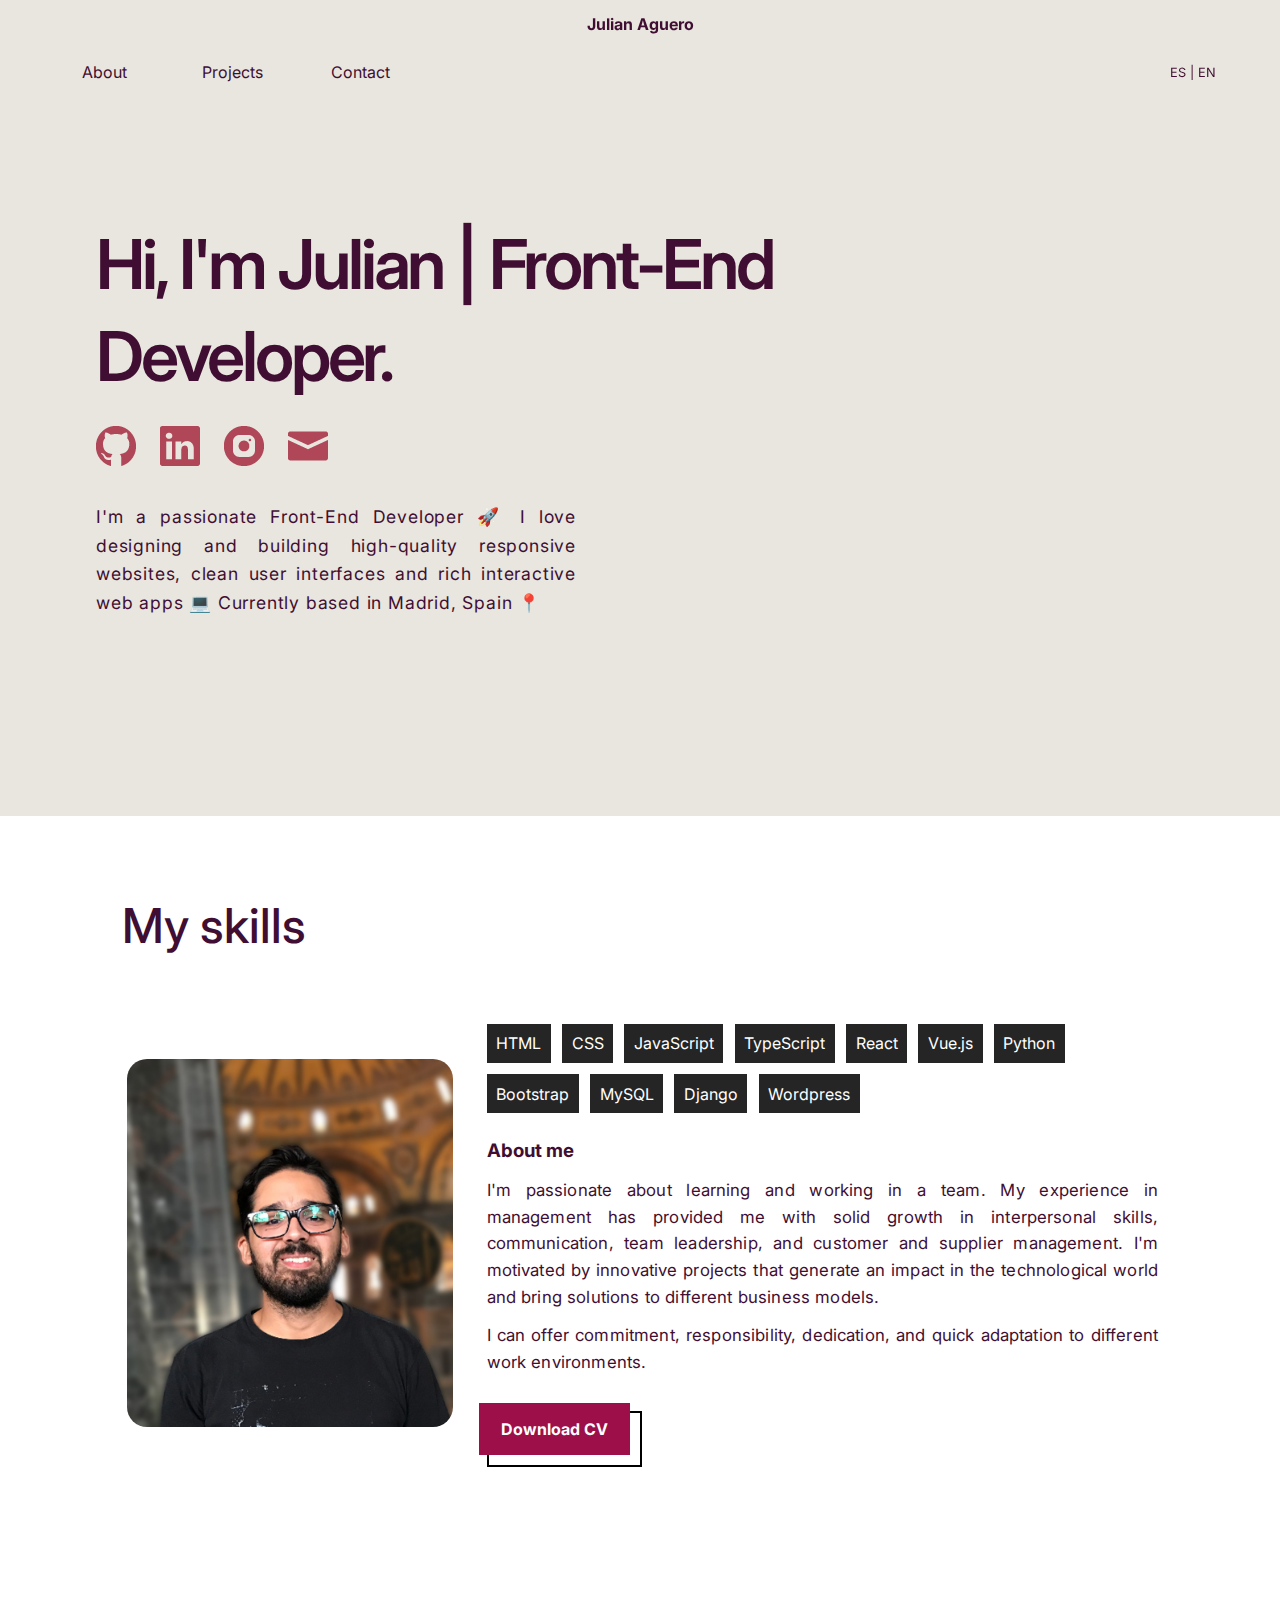
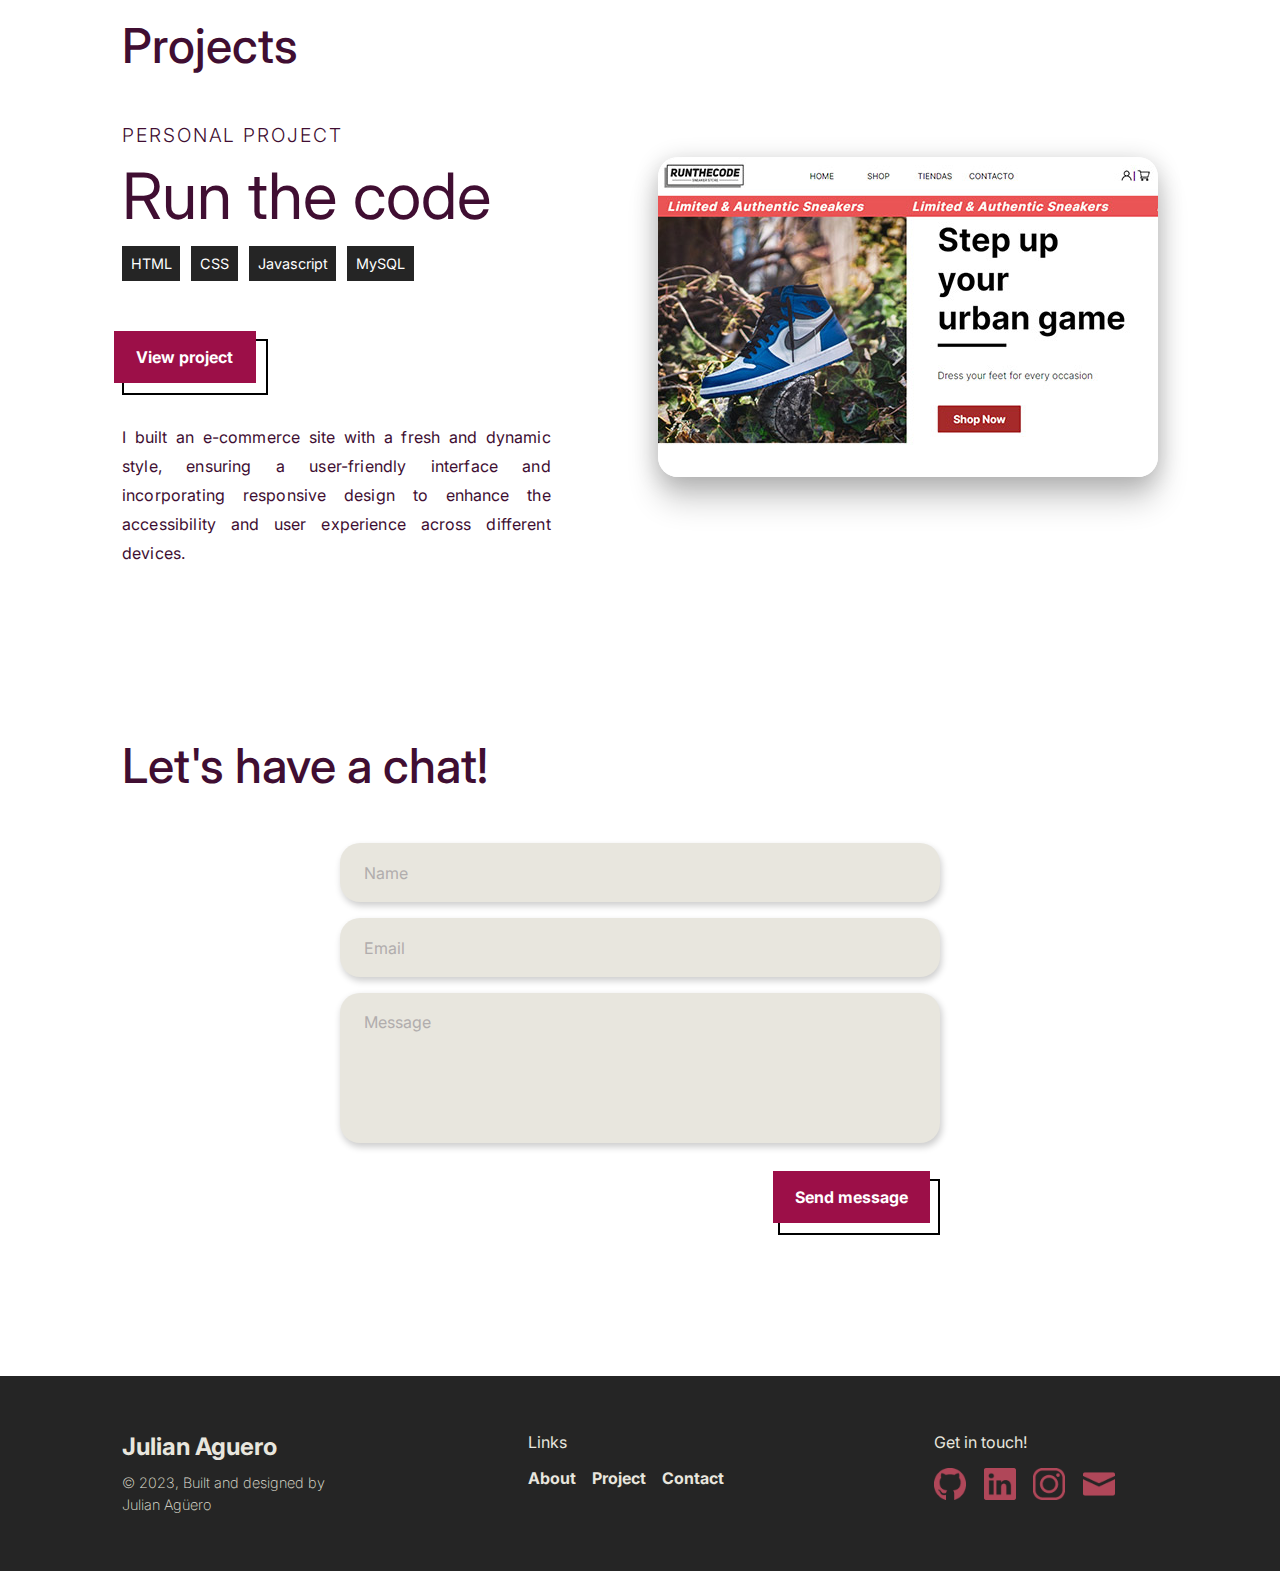
==== index.html @ 3815e089 "PDF files added" ====
<!DOCTYPE html>
<html lang="en">
<head>
    <meta charset="UTF-8">
    <meta http-equiv="X-UA-Compatible" content="IE=edge">
    <meta name="viewport" content="width=device-width, initial-scale=1.0">
    <link rel="preconnect" href="https://fonts.gstatic.com" crossorigin>
    <link href="https://fonts.googleapis.com/css2?family=Inter:wght@100;300;400;700;800;900&display=swap" rel="stylesheet">
    <link rel="stylesheet" href="css/style.css">
    <link rel="stylesheet" href="https://cdnjs.cloudflare.com/ajax/libs/font-awesome/6.4.0/css/all.min.css" integrity="sha512-iecdLmaskl7CVkqkXNQ/ZH/XLlvWZOJyj7Yy7tcenmpD1ypASozpmT/E0iPtmFIB46ZmdtAc9eNBvH0H/ZpiBw==" crossorigin="anonymous" referrerpolicy="no-referrer" />
    <link rel="shortcut icon" href="/img/ico_web.ico" type="image/x-icon">
    <title>Julian Aguero | Web Developer</title>
</head>
<body>
    <div class="website--container">
        <header class="header--container">
            <div class="logo--container"><h1><a href="#">Julian Aguero</a></h1></div>
            <div class="nav-lang--container">
                <div class="nav--container">
                    <ul class="nav--list">
                        <li class="nav--item"><a href="#about" class="link nav--link">About</a></li>
                        <li class="nav--item"><a href="#projects" class="link nav--link">Projects</a></li>
                        <li class="nav--item"><a href="#contact" class="link nav--link">Contact</a></li>
                    </ul>
                </div>
                <div class="lang-switcher--container" data-hover="Not ready yet &#128546;">
                    <span class="lang-switcher--btn-es lang-switcher--btn-es_active">ES</span>
                    <span class="lang-switcher--bar">|</span>
                    <span class="lang-switcher--btn-en lang-switcher--btn-en_active">EN</span>
                </div>
            </div>
            <div class="hamburger--container">
                <button class="hamburger--menu">
                    <span class="hamburger--bar"></span>
                </button>
                <nav class="mobile--nav">
                    <ul class="mobile--nav--list">
                        <li class="mobile--nav--item"><a href="#" class="mobile--nav--link">Home</a></li>
                        <li class="mobile--nav--item"><a href="#about" class="mobile--nav--link">About</a></li>
                        <li class="mobile--nav--item"><a href="#projects" class="mobile--nav--link">Projects</a></li>
                        <li class="mobile--nav--item"><a href="#contact" class="mobile--nav--link">Contact</a></li>
                    </ul>            
                </nav>
            </div>
        </header>
        <main class="main--container">
            <section class="main--section">
                <div class="main--section--container">
                    <h2 class="intro-text">Hi, I'm Julian | <span class="intro-text-2">Front-End</span> <span class="intro-text-3">Developer.</span></h2>
                    <ul class="social--list">
                        <li class="social--item"><a href="https://github.com/Julianaguero" class="link social--link" target="_blank"><img src="img/github.png" alt="Github" class="img social--img"></a></li>
                        <li class="social--item"><a href="https://www.linkedin.com/in/julianaguero/" class="link social--link" target="_blank"><img src="img/linkedin.png" alt="Linkedin" class="img social--img"></a></li>
                        <li class="social--item"><a href="https://www.instagram.com/j10928/" class="link social--link" target="_blank"><img src="img/instagram2.png" alt="Instagram" class="img social--img"></a></li>
                        <li class="social--item"><a href="#contact" class="link social--link"><img src="img/mail.png" alt="Contact me" class="img social--img"></a></li>
                    </ul>
                    <p class="intro-p">I'm a passionate Front-End Developer 🚀 I love designing and building high-quality responsive websites, clean user interfaces and rich interactive web apps 💻 Currently based in Madrid, Spain 📍 </p>
                </div>
            </section>
            <section class="all-section about--section" id="about">
                <div class="about--container">
                    <h2 class="section--title about-title">My skills</h2>
                    <div class="bio--container">
                        <div class="bio--img--container">
                            <img src="img/img_pers_back.jpg" alt="Julian Aguero" class="img bio--img">
                        </div>
                        <div class="skills--container">
                            <ul class="skills--list">
                                <li class="skills--item">HTML</li>
                                <li class="skills--item">CSS</li>
                                <li class="skills--item">JavaScript</li>
                                <li class="skills--item">TypeScript</li>
                                <li class="skills--item">React</li>
                                <li class="skills--item">Vue.js</li>
                                <li class="skills--item">Python</li>
                                <li class="skills--item">Bootstrap</li>
                                <li class="skills--item">MySQL</li>
                                <li class="skills--item">Django</li>
                                <li class="skills--item">Wordpress</li>
                            </ul>
                        </div>
                        <div class="about-text--container">
                            <h3 class="hl-text">About me</h3>
                            <p class="about--p">I'm passionate about learning and working in a team. My experience in management has provided me with solid growth in interpersonal skills, communication, team leadership, and customer and supplier management. I'm motivated by innovative projects that generate an impact in the technological world and bring solutions to different business models.</p>
                            <p class="about--p">I can offer commitment, responsibility, dedication, and quick adaptation to different work environments.</p>
                        </div>
                        <div class="cv--container">
                            <a href="files/CV_Julian_Aguero-Front_end_dev-EN.pdf" target="_blank" class="link btn cv--link">Download CV</a>        
                            <a href="files/CV_Julian_Aguero-Front_end_dev-EN.pdf" target="_blank" class="btn-b">Download CV</a>
                        </div>
                    </div>
                </div>
            </section>
            <section class="all-section projects--section" id="projects">
                <div class="project--container">
                    <h2 class="section--title project-title">Projects</h2>
                    <div class="individual--project--container">
                            <h4 class="tech--description">PERSONAL PROJECT</h4>
                            <h2 class="project--title">Run the code</h2>
                            <ul class="skills--list project--list">
                                <li class="skills--item project--skills--item">HTML</li>
                                <li class="skills--item project--skills--item">CSS</li>
                                <li class="skills--item project--skills--item">Javascript</li>
                                <li class="skills--item project--skills--item">MySQL</li>
                            </ul>
                            <div class="project--link--container">
                                <a href="project-1.html" class="link btn project--link link-a">View project</a>
                                <a href="project-1.html" class="link btn-b project--link link-b">View project</a>
                            </div>
                            <p class="project--info">I built  an e-commerce site with a fresh and dynamic style, ensuring a user-friendly interface and incorporating responsive design to enhance the accessibility and user experience across different devices.</p>
                            <div class="img--project--container">
                                <a href="project-1.html"><img src="img/img_project_sneakers.jpg" alt="Sneaker Store Project" class="img project--img"></img></a>
                            </div>
                    </div>
                </div>
            </section>
            <section class="all-section contact--section" id="contact">
                <h2 class="section--title contact--title">Let's have a chat!</h2>
                <form class="contact--form" netlify>
                    <div class="input--wrap">
                        <input type="text" name="name" autocomplete="off" id="name" class="contact--input name--form" required>
                        <label for="name">Name</label>
                        <i class="icon fa-solid fa-address-card"></i>
                    </div>
                    <div class="input--wrap">
                        <input type="email" name="email" autocomplete="off" id="email" class="contact--input email--form" required>
                        <label for="email">Email</label>
                        <i class="icon fa-solid fa-envelope"></i>
                    </div>
                    <div class="input--wrap">
                        <textarea type="message" name="message" autocomplete="off" id="message"  class="contact--input message--form" required></textarea>
                        <label for="message">Message</label>
                        <i class="icon fa-solid fa-inbox"></i>
                    </div>
                    <div class="contact--button">
                        <input type="submit" value="Send message" Class="btn send--button">
                        <a href="" class="btn-b">Send message</a>
                    </div>
                </form>
            </section>
        </main>
        <footer class="footer--container">
            <div class="footer--section">
                <div class="footer--box info--footer--container">
                    <h2 class="footer--logo"><a href="#">Julian Aguero</a></h2>
                    <p class="copyright">© 2023, Built and designed by Julian Agüero</p>
                </div>
                <div class="footer--box footer--links--container">
                    <p   class="footer--box--title box--title-a">Links</p>
                    <div class="footer--nav--container">
                        <ul class="footer--list">
                            <li class="footer--links--item"><a href="index.html#about" class="link footer--links">About</a></li>
                            <li class="footer--links--item"><a href="index.html#projects" class="link footer--links">Project</a></li>
                            <li class="footer--links--item"><a href="index.html#contact" class="link footer--links">Contact</a></li>
                        </ul>
                    </div>
                </div>
                <div class="footer--box footer--social--container">
                    <p class="footer--box--title">Get in touch!</p>
                    <ul class="footer--social--list">
                        <li class="footer--social--item"><a href="https://github.com/Julianaguero" class="link footer--social--link" target="_blank"><img src="img/github.png" alt="Github" class="img footer--social--img"></a></li>
                        <li class="footer--social--item"><a href="https://www.linkedin.com/in/julianaguero/" class="link footer--social--link" target="_blank"><img src="img/linkedin.png" alt="Linkedin" class="img footer--social--img"></a></li>
                        <li class="footer--social--item"><a href="https://www.instagram.com/j10928/" class="link footer--social--link" target="_blank"><img src="img/instagram.png" alt="Instagram" class="img footer--social--img"></a></li>
                        <li class="footer--social--item"><a href="mailto:julianaguero@gmail.com" class="link footer--social--link"><img src="img/mail.png" alt="Contact me" class="img footer--social--img"></a></li>
                    </ul>
                </div>
            </div>
        </footer>
    </div>
<script src="/js/app.js"></script>
<script src="/js/scroll.js"></script>
</body>
</html>
---- css/style.css ----
:root {
    --main-font-color: #22232a;
    --main-font-color-light: #b1adad;
    --main-font-link: #46413b;
    --main-background-color: #e8e6de;
    /* --main-background-color: #F1EFDC; */ /* COLOR ORIGINAL */
    --form-color: rgba(237, 232, 176, 0.3);
    --form-color-hover: rgb(216, 215, 197);
    --form-input: #979090;
    --alt-font-color: #400E32;
    --alt-background-color: #252525;
    --alt-white-color: #fff;
    --icons-color: #9C0F48;
    --icons-color-hover: rgb(131, 27, 69);
    --text-underline: #ca5885;
}

*{
    margin: 0;
    padding: 0;
    box-sizing: border-box;
    font-family: 'Inter', sans-serif;
    list-style: none;
    text-decoration: none;
}

html {
    scroll-behavior: smooth;
}

a {
    color: var(--main-background-color);
}

body {
    position: relative; 
}

/* HEADER SECTION */

.header--container {
    background-color: var(--main-background-color);
    height: 6em;
    color: var(--alt-font-color);
    position: sticky;
    top: -3rem;
    z-index: 1000;
}

.hamburger--container {
    display:none
}

.logo--container {
    display: flex;
    position: sticky;
    width: 15%;
    margin: 0 auto;;
    height: 50%;
    top: 0;
    justify-content: center;
    font-size: 0.5rem;
    align-items: center;
}

.logo--container a {
    color: var(--alt-font-color);
    
}

.nav-lang--container {
    display: flex;
    justify-content: space-between;
    align-items: center;
    width: 90%;
    height: 50%;
    margin: 0 auto;
}

.nav--list {
    display: flex;
    justify-content: space-between;
    gap: 3rem;

}
.nav--item {
    width: 5rem;
    text-align: center;
    height: auto;
    transition: all 150ms ease-in-out;
}
.nav--link {
    color: var(--alt-font-color);
}

.nav--item:hover{
    transform: scale(1.2);
    font-weight: 600;

}

.nav--item:hover .nav--link {
    color: var(--icons-color);
}


.lang-switcher--container {
    position: relative;
    font-size: 0.8rem;
}

.lang-switcher--container::after {
    content: attr(data-hover);
    position: absolute;
    bottom: -0.5rem;
    width: 7rem;
    text-align: center;
    left: -90%;
    padding: 0.5rem;
    color: var(--alt-white-color);
    background-color: var(--icons-color);
    border-radius: 15px;
    box-shadow: 0.05em 0.15em 0.4em 0.1em rgba(0, 0, 0, 0.3);
    opacity: 0;
    transition: all 350ms ease-in-out;
}

.lang-switcher--container:hover::after {
    opacity: 1;
}

/*  MAIN SECTION */
.main--container {
    color: var(--alt-font-color);
}

.main--section {
    background-color: var(--main-background-color);
    height: 45rem;
    width: 100%;
}

.main--section--container {
    width: 85%;
    margin: 0 auto;
    display: flex;
    flex-direction: column;
    height: 90%;
    justify-content: center;
    
}

.intro-text {
    font-size: 4.3rem;
    font-weight: 600 ;
    letter-spacing: -0.2rem;
    margin-bottom: 1.5rem;
}

.intro-text-2 {
    position: relative;
    display: inline-block;
    z-index: 1;
}


.intro-text-3 {
    position: relative;;
    display: block;
    margin: 0.5rem 0 0 0;
    z-index: 1;
   
}

.intro-text-3::after, .intro-text-2::after{
    content: '';
    position: absolute;
    width: 0;
    height: 1.5rem;
    transform: scaleX(0);
    transform-origin: left;
    background-color: var(--text-underline);
    z-index: -1;
}

.intro-text-2::after {
    left: 0;
    bottom: 0.4rem;
    width: 107%;
    transition: all 250ms 200ms ease-in-out;  
}

.intro-text-3::after {
    left: 0;
    width: 22rem;
    bottom: 0.4rem;
    transition: all 250ms ease-in-out;
}

.intro-text:hover .intro-text-2::after {
    transform: scaleX(1);
    transition-delay: 0ms;
}

.intro-text:hover .intro-text-3::after {
    transform: scaleX(1);
    transition-delay: 200ms; 
}

.social--list {
    display: flex;
    gap: 1.5em;
    align-items: center;
    height: 3rem;
    margin-bottom: 3%;
}

.social--item {
    height: 2.5rem;
    transition: all 250ms ease-in-out;
}

.social--item:hover, .footer--social--item:hover, .footer--links--item:hover {
    transform: scale(115%);
    filter: brightness(120%);
}

.social--img {
    height: 100%;
}

.intro-p {
    /* border:1px solid brown; */
    font-size: 1.1rem;
    line-height: 1.8rem;
    text-align: justify;
    letter-spacing: 0.05rem;
    max-width: 30rem;
}

/* ALL SECTION */

.all-section {
    height: 45rem;
    width: 100%;
    max-width: 1100px;
    margin: auto;
    padding: 5rem 2rem;
}

/* ===  ABOUT SECTION ==== */

.section--title {
    display: inline-block;
    position: relative;
    font-size: 3rem;
    font-weight: 500;
    margin-bottom: 1em;
}

.section--title::after {
    content: '';
    position: absolute;
    bottom: 0;
    left: 2rem;
    width: 0;
    height: 1rem;
    background-color:var(--text-underline);
    transition: all 350ms ease-in-out;
    z-index: -1;
}

.on-scroll::after {
    width: 90%;
}
    
.bio--container {
    display: grid;
    grid-template-columns: 1fr 2fr;
    grid-template-rows: 1fr 1.7fr 0.6fr;
    gap: 1rem 1.8em;
    height: 30rem;
}

.bio--img--container {
    grid-area: 1 /  1 / 4 / 2;
    display: grid;
    place-content: center;
    height: 100%;
    width: 100%;
}

.bio--img {
    width: 100%;
    height: 23em;
    border-radius: 20px;
    object-fit: cover;
}

.skills--container {
    grid-area: 1/ 2 / 2 / 3;
    height: 100%;
    margin: 1.3rem 0.5em 0 0;
    
}

.skills--list {
    display: flex;
    align-items: start;
    flex-wrap: wrap;
    gap: 0.7em;
}

.skills--item {
    color: var(--alt-white-color);
    background-color: var(--alt-background-color);
    padding: 0.6em 0.6em;
}

.about-text--container {
    height: 100%;
    margin-bottom: 0.5rem;
}

.hl-text {
    margin-bottom: 0.8em;
}

.about--p {
    font-size: 1.05rem;
    letter-spacing: 0.01rem;
    text-align: justify;
    line-height: 1.6em;
    margin-bottom: 0.7rem;
}

.cv--container {
    position: relative;
    height: 100%;
}
/* ====== BUTTONS ====*/ 

.btn, .btn-b {
    -webkit-appearance: none;
    border-radius: 0;
    display:  inline-block;
    font-size: 1rem;
    padding: 1em 1.4em;
    font-weight: bold;
    text-align: center;
}

.btn {
    position: absolute;
    top: -0.5rem;
    left: -0.5rem;
    color: var(--alt-white-color);
    background-color: var(--icons-color); 
    transition: all 200ms;
}

.btn:hover {
    top: 0.1rem;
    left: 0.1rem;
    background-color: var(--icons-color-hover);
}


.btn-b {
    position: relative;
    color: transparent;
    background-color: transparent;
    border: 2px solid black;
    z-index: -1;
}


/* ==== PROJECTS ==== */
.individual--project--container {
    display: grid;
    grid-template-areas:    "top top"
                            "title image"
                            "skills image"
                            "button image"
                            "text image";
    grid-template-columns: 2.5fr 1.5fr;
}

.tech--description {
    grid-area: top;
    font-weight: 300;
    font-size: 1.2em;
    letter-spacing: 0.1em;
    margin-bottom: 0.5em;   
}

.project--title {
    grid-area: title;
    font-size: 4em;
    font-weight: 400;
    margin-bottom: 0.2em;
}

.project--list {
    grid-area: skills;
    margin-bottom: 2em;
}

.project--skills--item {
    font-size: 0.9em;
    margin-bottom: 1.8em;
}

.project--link--container {
    position: relative;
    grid-area: button;
    margin-bottom: 1.8em;
}

.project--info {
    grid-area: text;
    max-width: 80%;
    line-height: 1.8rem;
    letter-spacing: 0.01rem;
    text-align: justify;
    margin-bottom: 4rem;
}

.img--project--container {
    grid-area: image;
    width: 100%;
    height: 100%;
}

.project--img {
    display: block;
    max-height: 75%;
    object-fit: cover;
    border-radius: 20px;
    box-shadow: 0 0.25em 1.5em 0 rgba(0, 0, 0, 0.2), 0 1.5em 1.9em 0 rgba(0, 0, 0, 0.19);
    transition: all 250ms ease-in-out;
}

.project--img:hover {
    transform: scale(1.02);
}

/* ====== CONTACT SECTION ======*/

.contact--form {
    display: grid;
    row-gap: 1rem;
    width: 60%;
    max-width: 600px;
    margin: 0 auto;
}

.input--wrap {
    position: relative;
}

.contact--input {
    width: 100%;
    background-color: var(--main-background-color);
    padding: 1.5rem 1.35rem calc(0.75rem - 2px) 1.35rem;
    outline: none;
    border-radius: 20px;
    font-weight: 600;
    color: var(--main-font-color);
    font-size: 0.95rem;
    border: 3px solid transparent;
    box-shadow: 0.1em 0.25em 0.5em 0 rgba(0, 0, 0, 0.2);
    transition: all 0.3s;
}

.contact--input:hover {
    background-color: var(--form-color-hover);
}

.input--wrap label {
    position: absolute;
    top: 50%;
    left: calc(1.35rem + 2px);
    transform: translateY(-50%);
    color: var(--main-font-color-light);
    pointer-events: none;
    transition: 0.25s;

}

.input--wrap .icon {
    position: absolute;
    top: 50%;
    right: calc(1.35rem + 2px);
    transform: translateY(-50%);
    color: var(--main-font-color-light);
    transition: 0.3s;
}

.message--form {
    resize: none;
    width: 100%;
    min-height: 150px;
}

.message--form ~ label,.message--form ~ .icon {
    top: 1.2rem;
    transform: none;
}

.input--wrap.focus  .contact--input {
    background-color: var(--alt-white-color);
    border: 3px solid var(--main-background-color);
    box-shadow: 0 0 0.2em 2px var(--form-color-hover);
}

.input--wrap.focus label, .input--wrap.focus .icon {
    color: var(--form-input)
}

.input--wrap.not-empty label {
    font-size: 0.66rem;
    top: 0.75rem;
    transform: translateY(0);
}

.contact--button {
    position: relative;
    display: flex;
    justify-content: end;
    margin: 1em 0;
}

.send--button {  
    left: initial;
    right: 0.6rem;
    border: none;
    outline: none;
    cursor: pointer;
}

.send--button:hover {
    top: 0.1rem;
    left: initial;
    right: 0.1rem;
}

/* ======= FOOTER ====== */
.footer--container {
    color: var(--main-background-color);
    background-color: var(--alt-background-color);
}

.footer--section {
    display: flex;
    justify-content: space-between;
    flex-wrap: wrap;
    padding: 1.5rem 2rem;
    margin: auto;
    max-width: 1100px;
}

.footer--box {
    width: 14em;
    max-width: 14em;
    padding: 2em 0;
}

.footer--logo{
    margin-bottom: 0.7rem;
}

.copyright {
    font-size: 0.9em;
    font-weight: 200;
    line-height: 1.5em;
}

.footer--box--title {
    margin-bottom: 1rem;
}

.footer--list {
    display: flex;
    flex-wrap: wrap;
    gap: 1em;
    font-weight: bold;
}

.footer--links--item {
    transition: all 250ms ease-in-out;
}

.footer--social--container {
    height: 100%;
}

.footer--social--list {
    display: flex;
    gap: 1.1em;
    align-items: center;
}
.footer--social--item {
    width: 2em;
    transition: all 250ms ease-in-out;
}

.footer--social--img {
    max-width: 100%;
}




/* ===== MEDIAQUERYS ====== */
@media (max-width: 1040px) {
    .all-section{
       height: 100%;
    }

    .individual--project--container {
        display: flex;
        flex-flow: column;
        justify-content: space-between;  
        height: 100%; 
    }

    .project--info {
        max-width: 90%;
    }

    .project--img {
        margin: auto;
        overflow: clip;
        max-width: 100%;
        object-fit: cover;
    }

    .footer--section {
        max-width: 100%;
    }
}

@media (min-width: 768px) and (max-width: 860px) {
    .nav--list {
        gap: 1.5em;
    }

    .intro-text-2, .intro-text-3 {
        white-space: nowrap;
        display: inline-block;
    }
}

@media (max-width: 768px) {
    
    .header--container {
        display: flex;
        position: sticky;
        justify-content: space-between;
        align-items: center;
        top: -.01rem;
        width: 100%;
        padding: 0 1rem;
        height: 4rem;
    }
    
    .logo--container {
        display: flex;
        justify-content: left;
        margin: 0;
        width: 40%;
    }
    
    .hamburger--container {
        display: inline;
    }

    .hamburger--menu {
        position: relative;
        display: block;
        width: 35px;
        cursor: pointer; 
        border: none;
        outline: none;
        background: transparent;
        z-index: 9999;
    }

    .hamburger--bar, .hamburger--menu::after, .hamburger--menu::before {
        content: '';
        display: block;
        width: 100%;
        height: 4px;
        background-color: var(--alt-font-color);
        border-radius: 3px;
        transition: 0.4s ease-in;
    }

    .hamburger--bar {
        margin: 5px 0px;
    }

    .hamburger--menu.is-active::before {
        transform: rotate(45deg) translate(6.5px, 6.5px);
        background-color: var(--alt-white-color);
    }
    
    .hamburger--menu.is-active .hamburger--bar {
        opacity: 0;
    }
    
    .hamburger--menu.is-active::after {
        transform: rotate(-45deg) translate(6.5px, -6.5px);
        background-color: var(--alt-white-color);
    }

    .mobile--nav {
        position: fixed;
        inset: 0 0 0 100%;
        min-height: 100vh;
        display: block;
        background: hsla(60, 4%, 28%, 0.944);
        padding-top: 6rem;
        transition: 0.4s ease-in-out;
    }

    @supports (backdrop-filter: blur(1.1rem)) {
        .mobile--nav {
            background: hsla(60, 10%, 56%, 0.7);
            backdrop-filter: blur(1.1rem);
        }
    }

    .mobile--nav.is-active {
        inset: 0 0 0 20%;
    }

    .mobile--nav--item {
        text-align: left;
        font-size: 2rem;
    }

    .mobile--nav--link {
        display: inline-block;
        width: 60%;
        padding: 1rem 3rem;
        color: var(--alt-white-color);
        transition: 0.3s;
    }

    .mobile--nav--link:active {
        color: var(--main-background-color);
    }

    .nav-lang--container {
        display: none;
    }

    .bio--container {
        display: flex;
        flex-flow: column;
        justify-content: space-between;
        height: 100%; 
    }
    .project--info {
        max-width: 100%;
    }

    .contact--form {
        width: 100%;
    }
}

@media (max-width: 460px) {
    .intro-text {
        font-size: 2.5rem;
        letter-spacing: 0.01em;
        margin: 0 0 1.8rem 0 ;
    }
    
    .intro-text-2, .intro-text-3 {
        display: inline-block;
        font-size: 2.1rem;
    }

    .intro-text-3::after, .intro-text-2::after {
        bottom: 0.160rem;
        height: 0.7rem;
    }

    .intro-text-3::after {
        width: 12rem;
    }
    
    .social--list {
        margin-bottom: 6%;
    }

    .social--item {
        height: 2rem;
    }

    .intro-p {
        font-size: 0.9rem;
        text-align: justify;
    }

    .contact--title::after {
        bottom: calc(100% / 2);
    }
    
    .contact--title.on-scroll::after {
        width: calc(90% - 10%);
    }

    .contact--title::before {
        content: '';
        position: absolute;
        bottom: 0;
        left: 0rem;
        width: 0;
        height: 1rem;
        background-color:#ca5885;
        transition: all 350ms 250ms ease-in-out;
        z-index: -1;
    }

    .contact--title.on-scroll::before {
        width: 50%;
    }
}

/* ========= PROJECTS HTML ============= */
.project-detail--section {
    font-weight: 300;
    height: 100%;
}

.ind--project--title {
    font-size: 2.8rem;
    font-weight: 300;
    margin: 3.3rem 0 1.75rem;  
}

.readtime--wrapper {
    margin-bottom: 0.75rem;
}

.ind--project--p{
    font-size: 1.2rem;
    letter-spacing: 0.03rem;
    line-height: 2rem;
    margin-bottom: 1.75rem;
    text-align: justify;
}

.project-detail--box h3 {
    font-size: 1.5rem;
    font-weight: 900;
    margin: 1rem 0;
}

.project-detail--box li {
    margin-bottom: 0.75rem;
}

.project-detail--box a {
    color: var(--icons-color);
    font-weight: bold;
}

.project-detail--box ul {
    margin-bottom: 1.78rem;
}

.ind--project--img {
    width: 100%;
    height: 100%;
    object-fit: cover;
    box-shadow: 0.05rem 0.10rem 0.2rem 0.1rem rgba(0, 0, 0, 0.3);
}

@media (min-width: 760px) {
    .project-detail--container {
        display: grid;
        grid-template-columns: repeat(4, 1fr);
        margin-bottom: 0.75rem;
    }
    .ind--img--container {
        width: 90%;
        margin: 0 auto;
    }
}
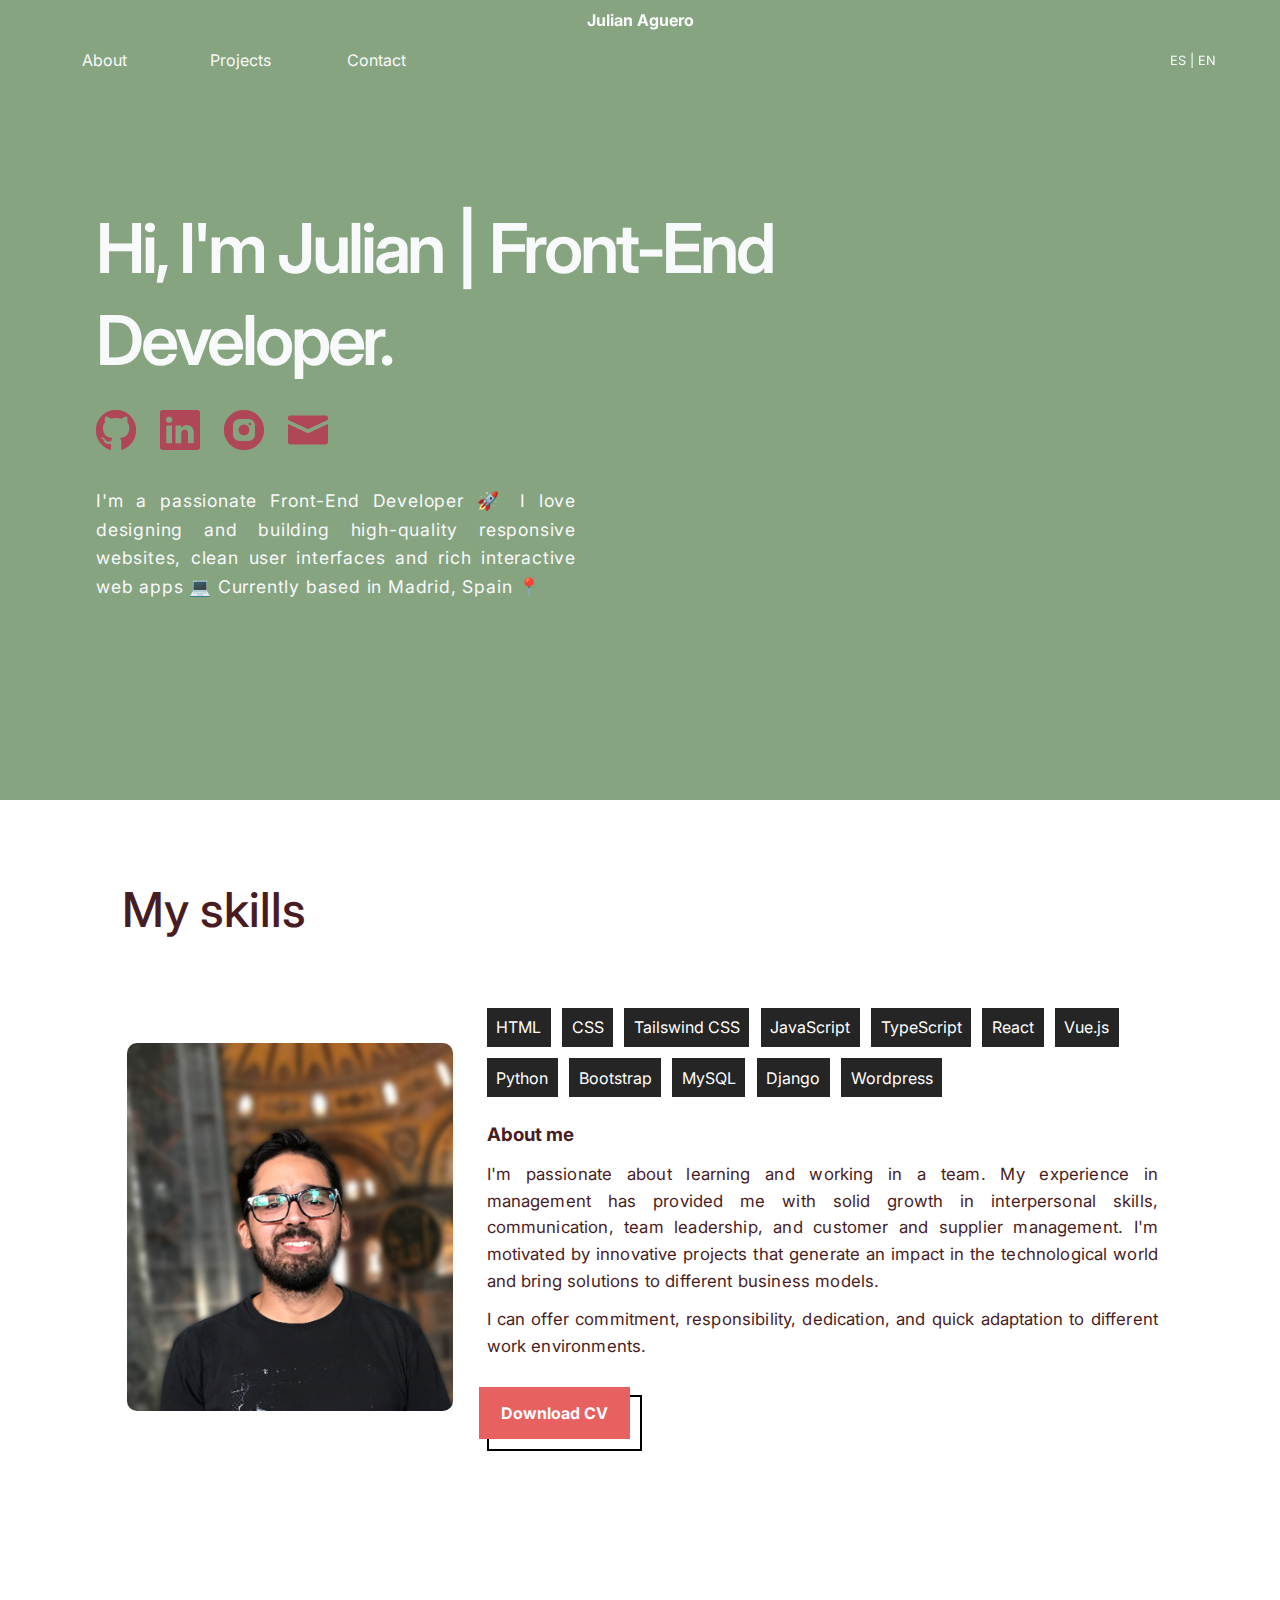
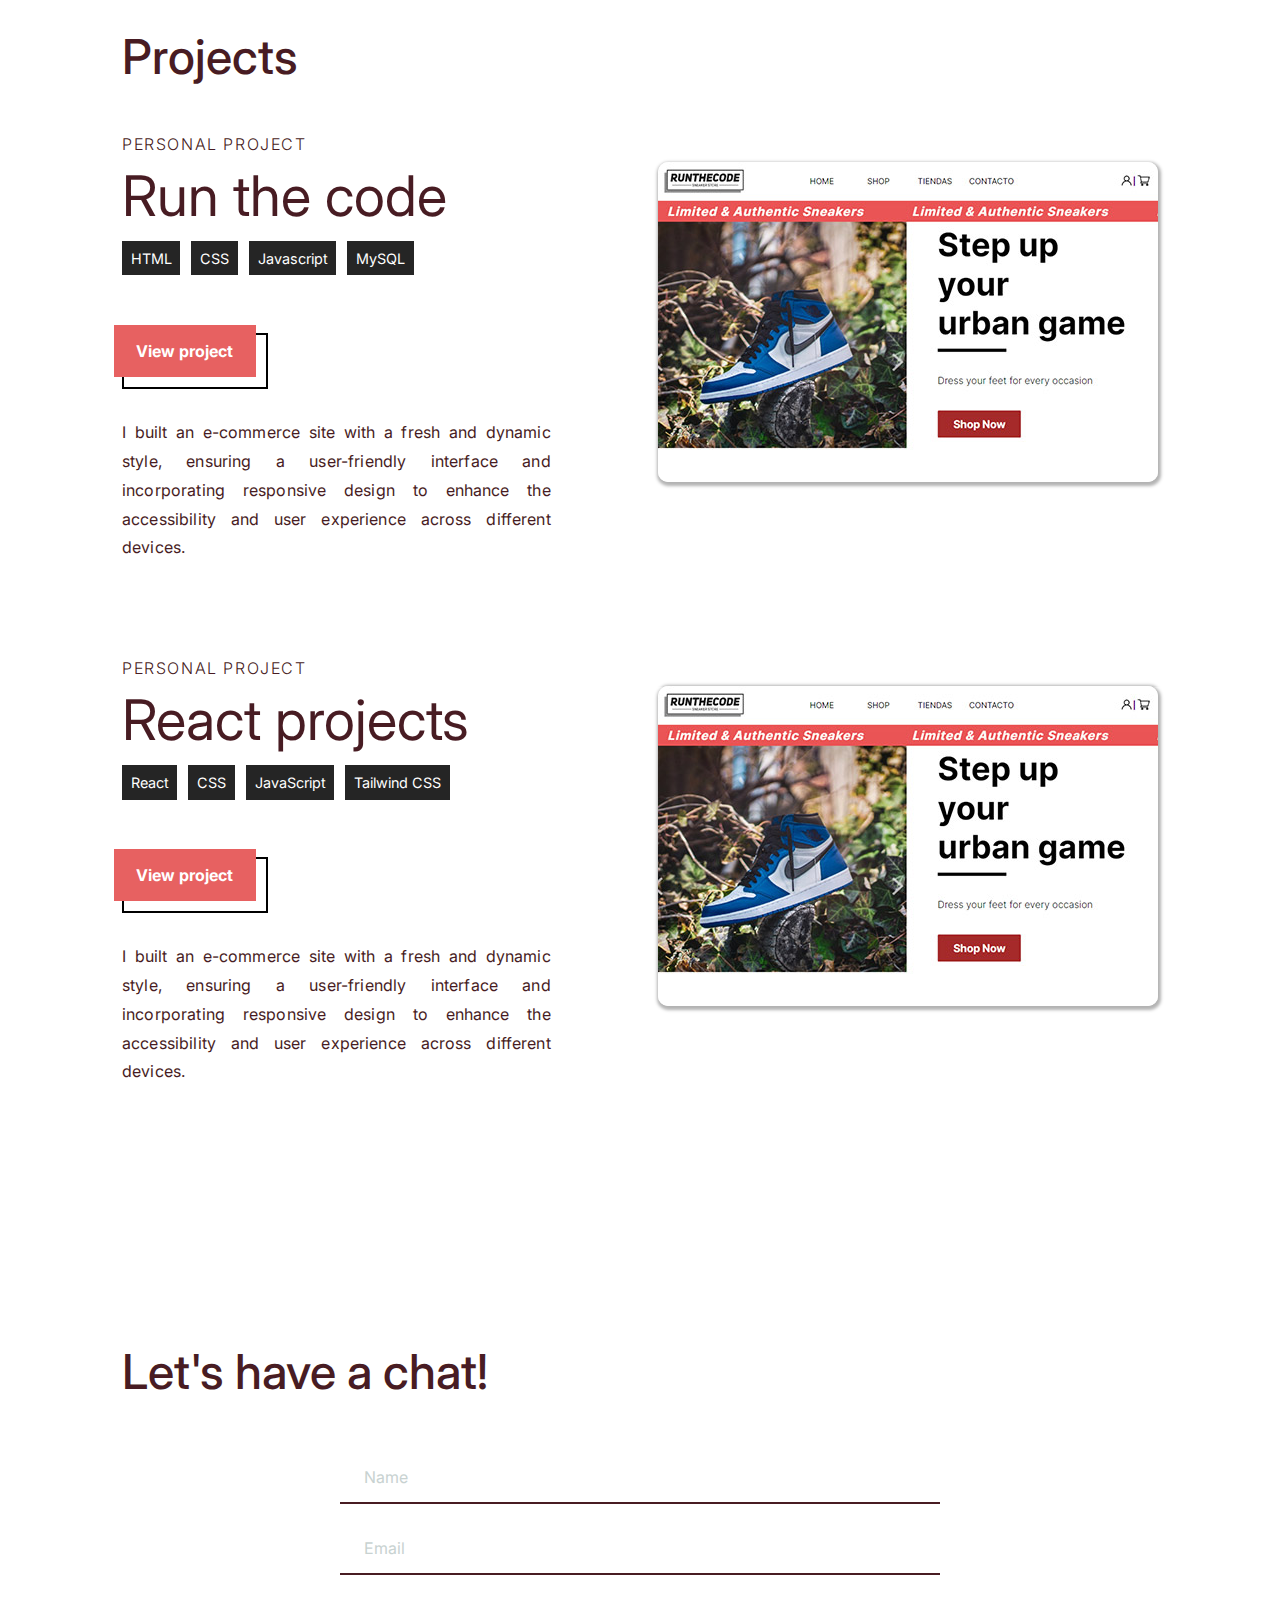
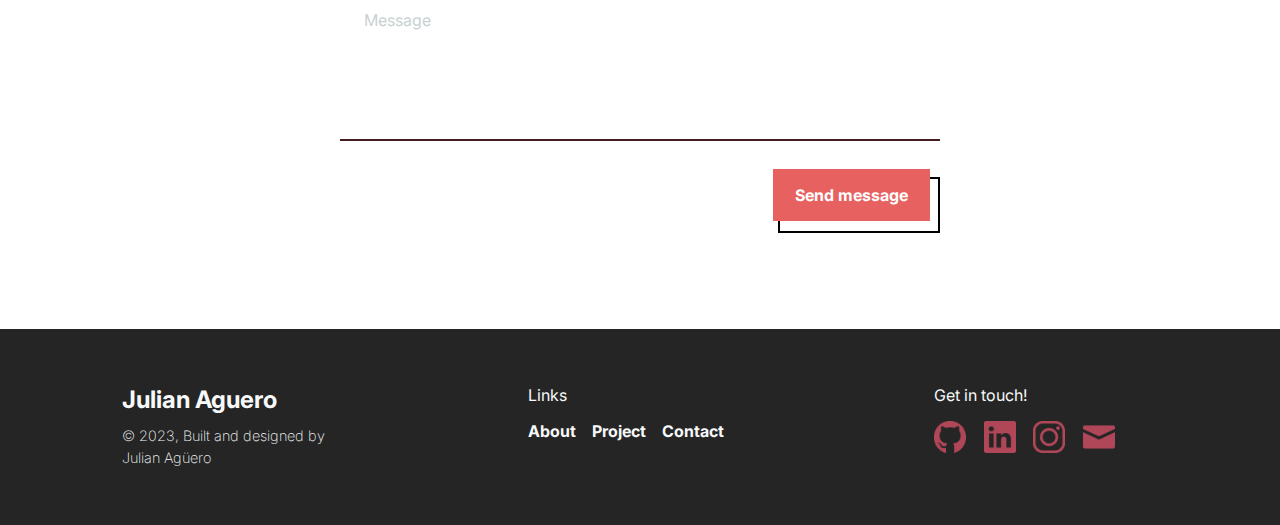
==== commit 78c11188: "Small fixed" ====
--- a/index.html
+++ b/index.html
@@ -67,6 +67,7 @@
                             <ul class="skills--list">
                                 <li class="skills--item">HTML</li>
                                 <li class="skills--item">CSS</li>
+                                <li class="skills--item">Tailswind CSS</li>
                                 <li class="skills--item">JavaScript</li>
                                 <li class="skills--item">TypeScript</li>
                                 <li class="skills--item">React</li>
@@ -110,6 +111,24 @@
                             <div class="img--project--container">
                                 <a href="project-1.html"><img src="img/img_project_sneakers.jpg" alt="Sneaker Store Project" class="img project--img"></img></a>
                             </div>
+                    </div>
+                    <div class="individual--project--container">
+                        <h4 class="tech--description">PERSONAL PROJECT</h4>
+                        <h2 class="project--title">React projects</h2>
+                        <ul class="skills--list project--list">
+                            <li class="skills--item project--skills--item">React</li>
+                            <li class="skills--item project--skills--item">CSS</li>
+                            <li class="skills--item project--skills--item">JavaScript</li>
+                            <li class="skills--item project--skills--item">Tailwind CSS</li>
+                        </ul>
+                        <div class="project--link--container">
+                            <a href="project-1.html" class="link btn project--link link-a">View project</a>
+                            <a href="project-1.html" class="link btn-b project--link link-b">View project</a>
+                        </div>
+                        <p class="project--info">I built  an e-commerce site with a fresh and dynamic style, ensuring a user-friendly interface and incorporating responsive design to enhance the accessibility and user experience across different devices.</p>
+                        <div class="img--project--container">
+                            <img src="img/img_project_sneakers.jpg" alt="Sneaker Store Project" class="img project--img"></img>
+                        </div>
                     </div>
                 </div>
             </section>
--- a/css/style.css
+++ b/css/style.css
@@ -1,18 +1,17 @@
 :root {
-    --main-font-color: #22232a;
-    --main-font-color-light: #b1adad;
-    --main-font-link: #46413b;
-    --main-background-color: #e8e6de;
-    /* --main-background-color: #F1EFDC; */ /* COLOR ORIGINAL */
+    --main-font-color: #f8f9fa;
+    --main-font-link: #C8D2D1;
+    --main-background-color: #87a481;
+    /* --main-background-color: #81b29a; */
     --form-color: rgba(237, 232, 176, 0.3);
     --form-color-hover: rgb(216, 215, 197);
     --form-input: #979090;
-    --alt-font-color: #400E32;
+    --alt-font-color: #481c23;
     --alt-background-color: #252525;
     --alt-white-color: #fff;
-    --icons-color: #9C0F48;
-    --icons-color-hover: rgb(131, 27, 69);
-    --text-underline: #ca5885;
+    --icons-color: #E76161;
+    --icons-color-hover: #B04759;
+    --text-underline: #E76161;
 }
 
 *{
@@ -29,21 +28,21 @@
 }
 
 a {
-    color: var(--main-background-color);
+    color: var(--main-font-color);
 }
 
 body {
-    position: relative; 
+    position: relative;
 }
 
 /* HEADER SECTION */
 
 .header--container {
     background-color: var(--main-background-color);
-    height: 6em;
-    color: var(--alt-font-color);
+    height: 5em;
+    margin: 0 auto;
     position: sticky;
-    top: -3rem;
+    top: -2.5rem;
     z-index: 1000;
 }
 
@@ -64,14 +63,15 @@
 }
 
 .logo--container a {
-    color: var(--alt-font-color);
-    
+    /* color: var(--alt-font-color); */
+    color: var(--main-font-color);
 }
 
 .nav-lang--container {
     display: flex;
     justify-content: space-between;
     align-items: center;
+    max-width: 1300px;
     width: 90%;
     height: 50%;
     margin: 0 auto;
@@ -80,7 +80,7 @@
 .nav--list {
     display: flex;
     justify-content: space-between;
-    gap: 3rem;
+    gap: 3.5rem;
 
 }
 .nav--item {
@@ -90,13 +90,13 @@
     transition: all 150ms ease-in-out;
 }
 .nav--link {
-    color: var(--alt-font-color);
+    color: var(--main-font-color);
+    /* color: var(--alt-font-color); */
 }
 
 .nav--item:hover{
-    transform: scale(1.2);
+    transform: scale(1.3);
     font-weight: 600;
-
 }
 
 .nav--item:hover .nav--link {
@@ -107,6 +107,7 @@
 .lang-switcher--container {
     position: relative;
     font-size: 0.8rem;
+    color: var(--main-font-color);
 }
 
 .lang-switcher--container::after {
@@ -138,9 +139,12 @@
     background-color: var(--main-background-color);
     height: 45rem;
     width: 100%;
+    color: var(--main-font-color);
+
 }
 
 .main--section--container {
+    max-width: 1300px;
     width: 85%;
     margin: 0 auto;
     display: flex;
@@ -213,6 +217,7 @@
     align-items: center;
     height: 3rem;
     margin-bottom: 3%;
+    /* filter: brightness(90); */
 }
 
 .social--item {
@@ -221,7 +226,7 @@
 }
 
 .social--item:hover, .footer--social--item:hover, .footer--links--item:hover {
-    transform: scale(115%);
+    /* transform: scale(115%); */
     filter: brightness(120%);
 }
 
@@ -241,7 +246,8 @@
 /* ALL SECTION */
 
 .all-section {
-    height: 45rem;
+    /* background-color: var(--main-font-color); */
+    height: auto;
     width: 100%;
     max-width: 1100px;
     margin: auto;
@@ -293,7 +299,7 @@
 .bio--img {
     width: 100%;
     height: 23em;
-    border-radius: 20px;
+    border-radius: 10px;
     object-fit: cover;
 }
 
@@ -384,19 +390,21 @@
                             "button image"
                             "text image";
     grid-template-columns: 2.5fr 1.5fr;
-}
+    margin-bottom: 2rem;
+}
+
 
 .tech--description {
     grid-area: top;
     font-weight: 300;
-    font-size: 1.2em;
+    font-size: 1em;
     letter-spacing: 0.1em;
     margin-bottom: 0.5em;   
 }
 
 .project--title {
     grid-area: title;
-    font-size: 4em;
+    font-size: 3.5em;
     font-weight: 400;
     margin-bottom: 0.2em;
 }
@@ -436,8 +444,8 @@
     display: block;
     max-height: 75%;
     object-fit: cover;
-    border-radius: 20px;
-    box-shadow: 0 0.25em 1.5em 0 rgba(0, 0, 0, 0.2), 0 1.5em 1.9em 0 rgba(0, 0, 0, 0.19);
+    border-radius: 10px;
+    box-shadow: 0.05rem 0.10rem 0.2rem 0.1rem rgba(0, 0, 0, 0.3);
     transition: all 250ms ease-in-out;
 }
 
@@ -460,21 +468,23 @@
 }
 
 .contact--input {
+    -webkit-appearance: none;
     width: 100%;
-    background-color: var(--main-background-color);
+    /* background-color: var(--main-background-color); */
+    border: none;
+    border-radius: 0;
+    outline: none;
+    color: var(--alt-background-color);
+    font-weight: 600;
+    font-size: 0.95rem;
     padding: 1.5rem 1.35rem calc(0.75rem - 2px) 1.35rem;
-    outline: none;
-    border-radius: 20px;
-    font-weight: 600;
-    color: var(--main-font-color);
-    font-size: 0.95rem;
-    border: 3px solid transparent;
-    box-shadow: 0.1em 0.25em 0.5em 0 rgba(0, 0, 0, 0.2);
-    transition: all 0.3s;
+    border-bottom:  2px solid var(--alt-font-color);
+    /* box-shadow: 0.1em 0.25em 0.2em 0 rgba(0, 0, 0, 0.2); */
+    transition: all 0.2s;
 }
 
 .contact--input:hover {
-    background-color: var(--form-color-hover);
+    background-color: var(--main-font-link);
 }
 
 .input--wrap label {
@@ -482,7 +492,7 @@
     top: 50%;
     left: calc(1.35rem + 2px);
     transform: translateY(-50%);
-    color: var(--main-font-color-light);
+    color: var(--main-font-link);
     pointer-events: none;
     transition: 0.25s;
 
@@ -493,7 +503,7 @@
     top: 50%;
     right: calc(1.35rem + 2px);
     transform: translateY(-50%);
-    color: var(--main-font-color-light);
+    color: var(--main-font-link);
     transition: 0.3s;
 }
 
@@ -509,13 +519,15 @@
 }
 
 .input--wrap.focus  .contact--input {
+    -webkit-appearance: none;
+    border-radius: 0;
     background-color: var(--alt-white-color);
     border: 3px solid var(--main-background-color);
-    box-shadow: 0 0 0.2em 2px var(--form-color-hover);
+    /* box-shadow: 0 0 0.2em 2px var(--form-color-hover); */
 }
 
 .input--wrap.focus label, .input--wrap.focus .icon {
-    color: var(--form-input)
+    color: var(--alt-font-color)
 }
 
 .input--wrap.not-empty label {
@@ -547,7 +559,7 @@
 
 /* ======= FOOTER ====== */
 .footer--container {
-    color: var(--main-background-color);
+    color: var(--main-font-color);
     background-color: var(--alt-background-color);
 }
 
@@ -591,6 +603,10 @@
     transition: all 250ms ease-in-out;
 }
 
+.footer--links--item a:hover {
+    color: var(--icons-color);
+}
+
 .footer--social--container {
     height: 100%;
 }
@@ -614,6 +630,19 @@
 
 /* ===== MEDIAQUERYS ====== */
 @media (max-width: 1040px) {
+    
+    .nav-lang--container {
+        width: 95%;
+    }
+    
+    .nav--list {
+        gap: 1.5em;
+    }
+
+    .lang-switcher--container::after {
+        left: -160%;
+    }
+
     .all-section{
        height: 100%;
     }
@@ -642,9 +671,6 @@
 }
 
 @media (min-width: 768px) and (max-width: 860px) {
-    .nav--list {
-        gap: 1.5em;
-    }
 
     .intro-text-2, .intro-text-3 {
         white-space: nowrap;
@@ -692,7 +718,7 @@
         display: block;
         width: 100%;
         height: 4px;
-        background-color: var(--alt-font-color);
+        background-color: var(--main-font-color);
         border-radius: 3px;
         transition: 0.4s ease-in;
     }
@@ -703,7 +729,7 @@
 
     .hamburger--menu.is-active::before {
         transform: rotate(45deg) translate(6.5px, 6.5px);
-        background-color: var(--alt-white-color);
+        background-color: var(--main-font-color);
     }
     
     .hamburger--menu.is-active .hamburger--bar {
@@ -712,7 +738,7 @@
     
     .hamburger--menu.is-active::after {
         transform: rotate(-45deg) translate(6.5px, -6.5px);
-        background-color: var(--alt-white-color);
+        background-color: var(--main-font-color);
     }
 
     .mobile--nav {
@@ -720,7 +746,7 @@
         inset: 0 0 0 100%;
         min-height: 100vh;
         display: block;
-        background: hsla(60, 4%, 28%, 0.944);
+        background: hsla(139, 7%, 46%, 0.944);
         padding-top: 6rem;
         transition: 0.4s ease-in-out;
     }
@@ -821,7 +847,7 @@
         left: 0rem;
         width: 0;
         height: 1rem;
-        background-color:#ca5885;
+        background-color:var(--text-underline);
         transition: all 350ms 250ms ease-in-out;
         z-index: -1;
     }
@@ -852,7 +878,6 @@
     letter-spacing: 0.03rem;
     line-height: 2rem;
     margin-bottom: 1.75rem;
-    text-align: justify;
 }
 
 .project-detail--box h3 {
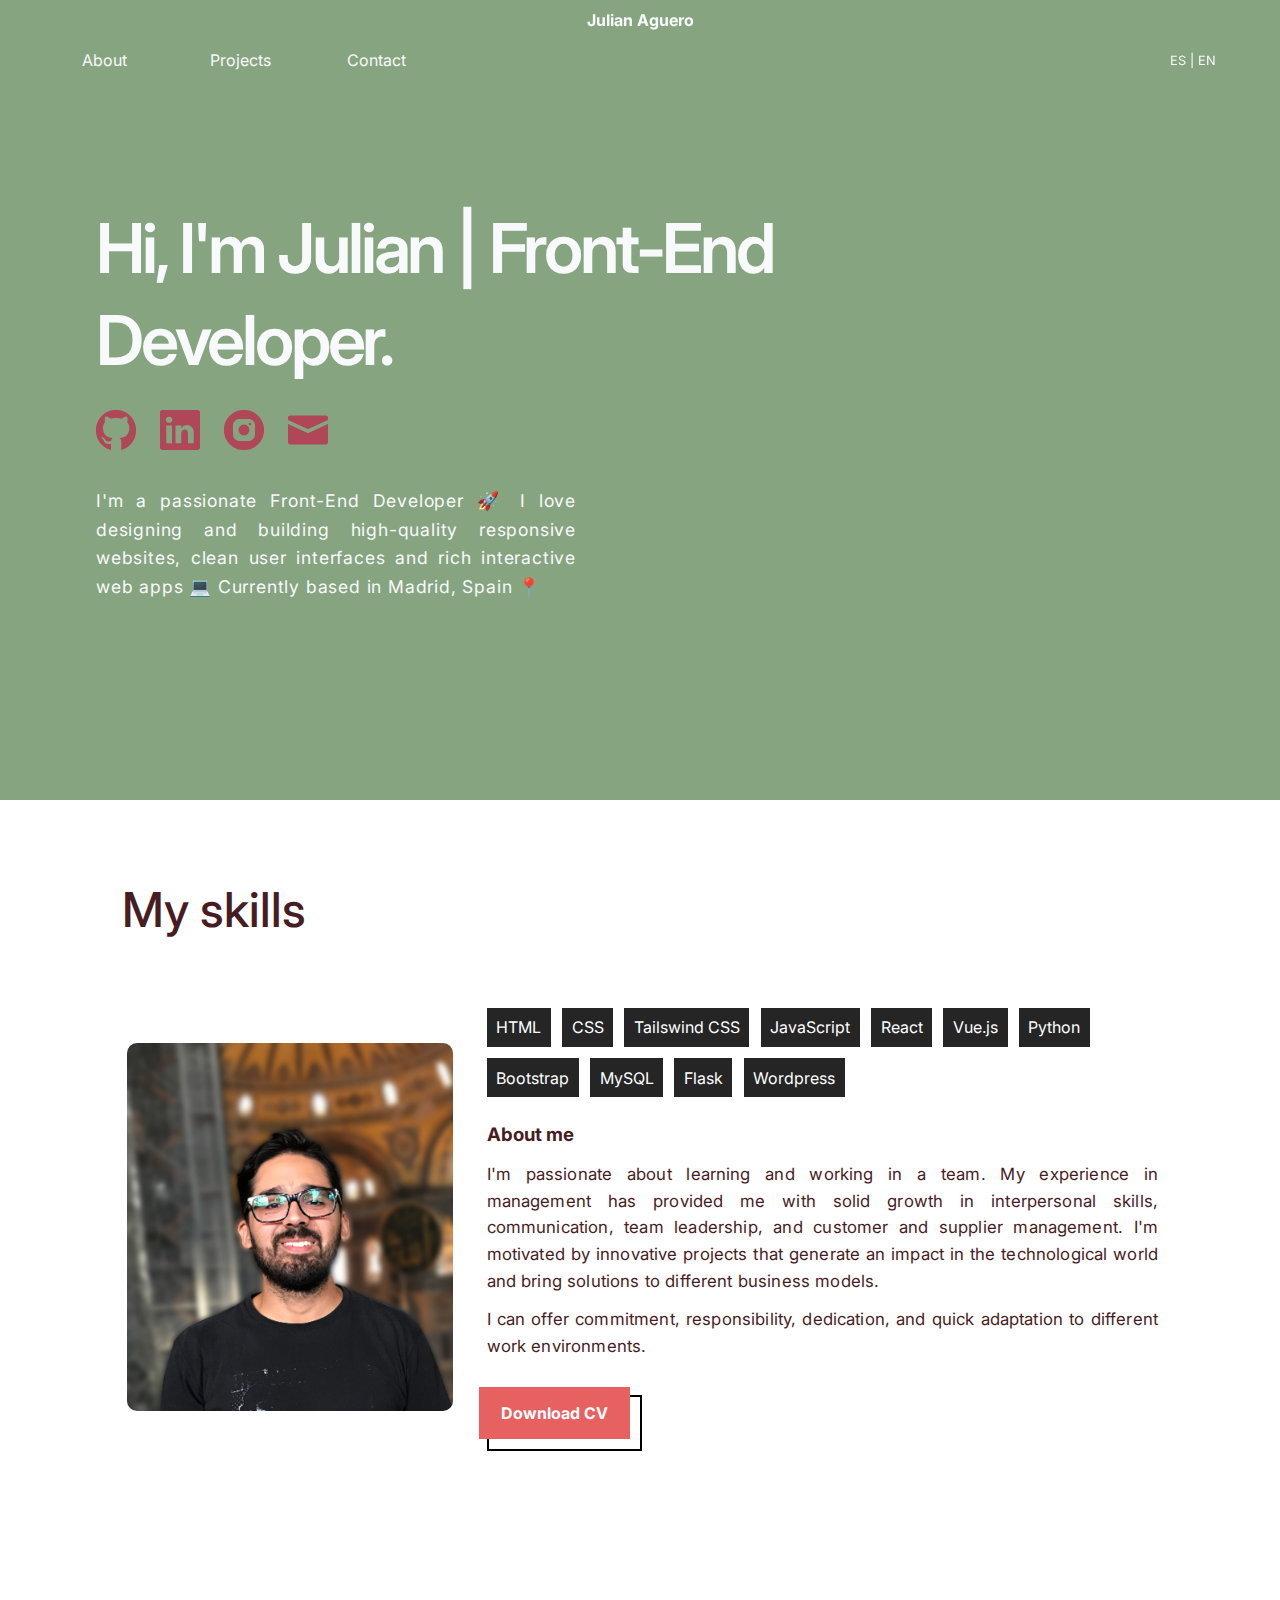
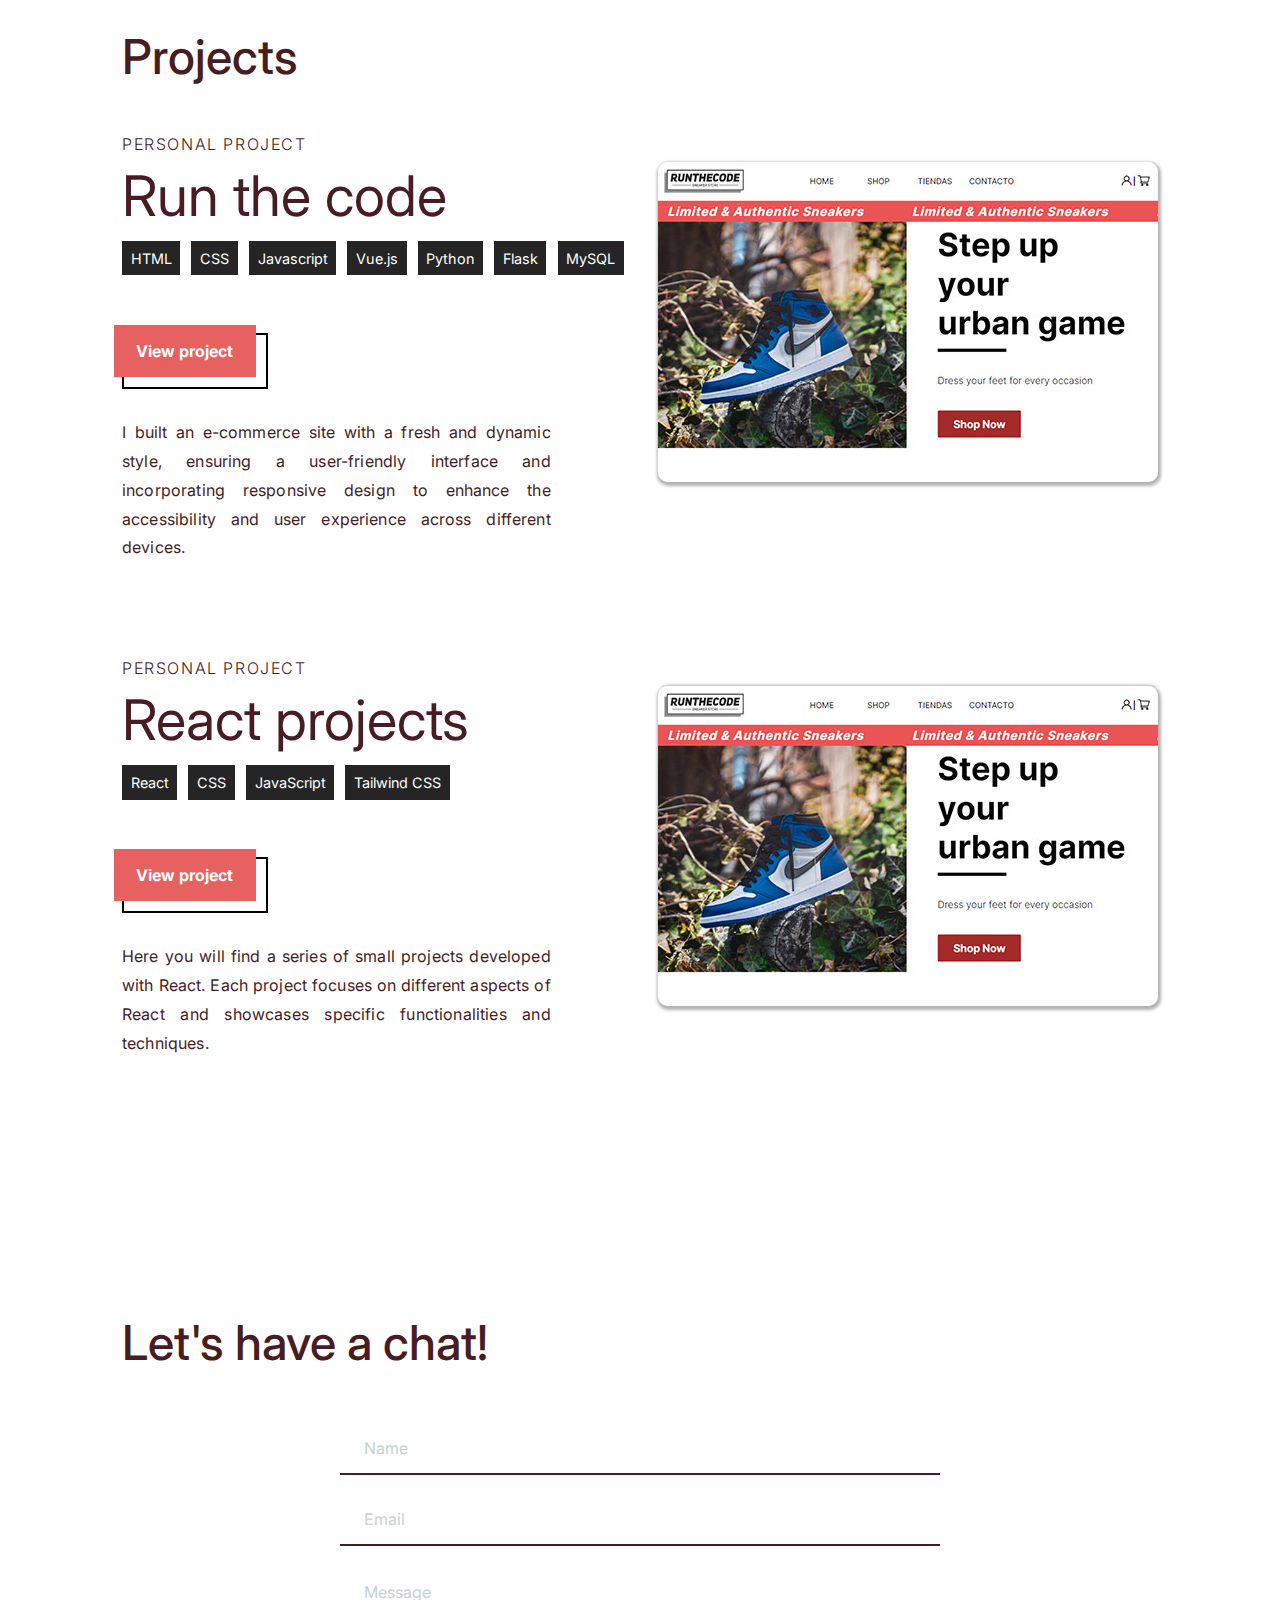
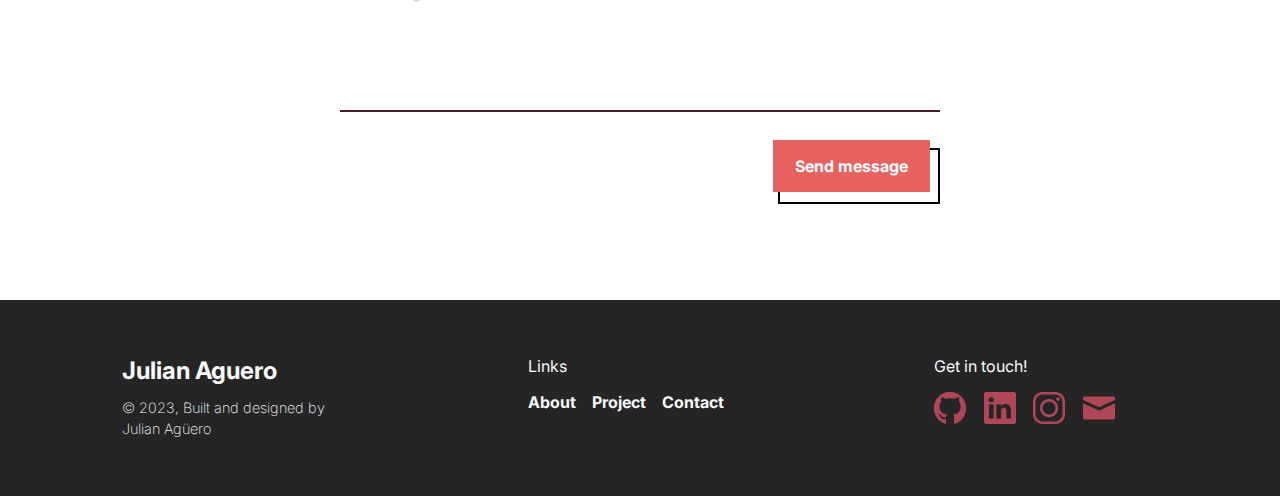
==== commit deb2dfa7: "New project added // styled CSS" ====
--- a/index.html
+++ b/index.html
@@ -69,13 +69,12 @@
                                 <li class="skills--item">CSS</li>
                                 <li class="skills--item">Tailswind CSS</li>
                                 <li class="skills--item">JavaScript</li>
-                                <li class="skills--item">TypeScript</li>
                                 <li class="skills--item">React</li>
                                 <li class="skills--item">Vue.js</li>
                                 <li class="skills--item">Python</li>
                                 <li class="skills--item">Bootstrap</li>
                                 <li class="skills--item">MySQL</li>
-                                <li class="skills--item">Django</li>
+                                <li class="skills--item">Flask</li>
                                 <li class="skills--item">Wordpress</li>
                             </ul>
                         </div>
@@ -101,6 +100,9 @@
                                 <li class="skills--item project--skills--item">HTML</li>
                                 <li class="skills--item project--skills--item">CSS</li>
                                 <li class="skills--item project--skills--item">Javascript</li>
+                                <li class="skills--item project--skills--item">Vue.js</li>
+                                <li class="skills--item project--skills--item">Python</li>
+                                <li class="skills--item project--skills--item">Flask</li>
                                 <li class="skills--item project--skills--item">MySQL</li>
                             </ul>
                             <div class="project--link--container">
@@ -122,10 +124,10 @@
                             <li class="skills--item project--skills--item">Tailwind CSS</li>
                         </ul>
                         <div class="project--link--container">
-                            <a href="project-1.html" class="link btn project--link link-a">View project</a>
-                            <a href="project-1.html" class="link btn-b project--link link-b">View project</a>
+                            <a href="project-2.html" class="link btn project--link link-a">View project</a>
+                            <a href="project-2.html" class="link btn-b project--link link-b">View project</a>
                         </div>
-                        <p class="project--info">I built  an e-commerce site with a fresh and dynamic style, ensuring a user-friendly interface and incorporating responsive design to enhance the accessibility and user experience across different devices.</p>
+                        <p class="project--info">Here you will find a series of small projects developed with React. Each project focuses on different aspects of React and showcases specific functionalities and techniques.</p>
                         <div class="img--project--container">
                             <img src="img/img_project_sneakers.jpg" alt="Sneaker Store Project" class="img project--img"></img>
                         </div>
--- a/css/style.css
+++ b/css/style.css
@@ -863,6 +863,10 @@
     height: 100%;
 }
 
+.project-detail--container {
+    margin-bottom: 5rem;
+}
+
 .ind--project--title {
     font-size: 2.8rem;
     font-weight: 300;
@@ -904,6 +908,20 @@
     height: 100%;
     object-fit: cover;
     box-shadow: 0.05rem 0.10rem 0.2rem 0.1rem rgba(0, 0, 0, 0.3);
+    border-radius: 5px;
+}
+
+.ind--img--container-project2 {
+    width: 100%;
+    display: grid;
+    grid-template-columns: repeat(3, 1fr);
+    gap: 1em;
+}
+
+.ind--project--secondary-title {
+    font-size: 1.8em;
+    font-weight: 300;
+    margin: 3rem 0 1.5rem;  
 }
 
 @media (min-width: 760px) {
@@ -912,8 +930,9 @@
         grid-template-columns: repeat(4, 1fr);
         margin-bottom: 0.75rem;
     }
-    .ind--img--container {
-        width: 90%;
-        margin: 0 auto;
-    }
+   
+}
+
+.project-detail--container {
+    margin-bottom: 2rem;
 }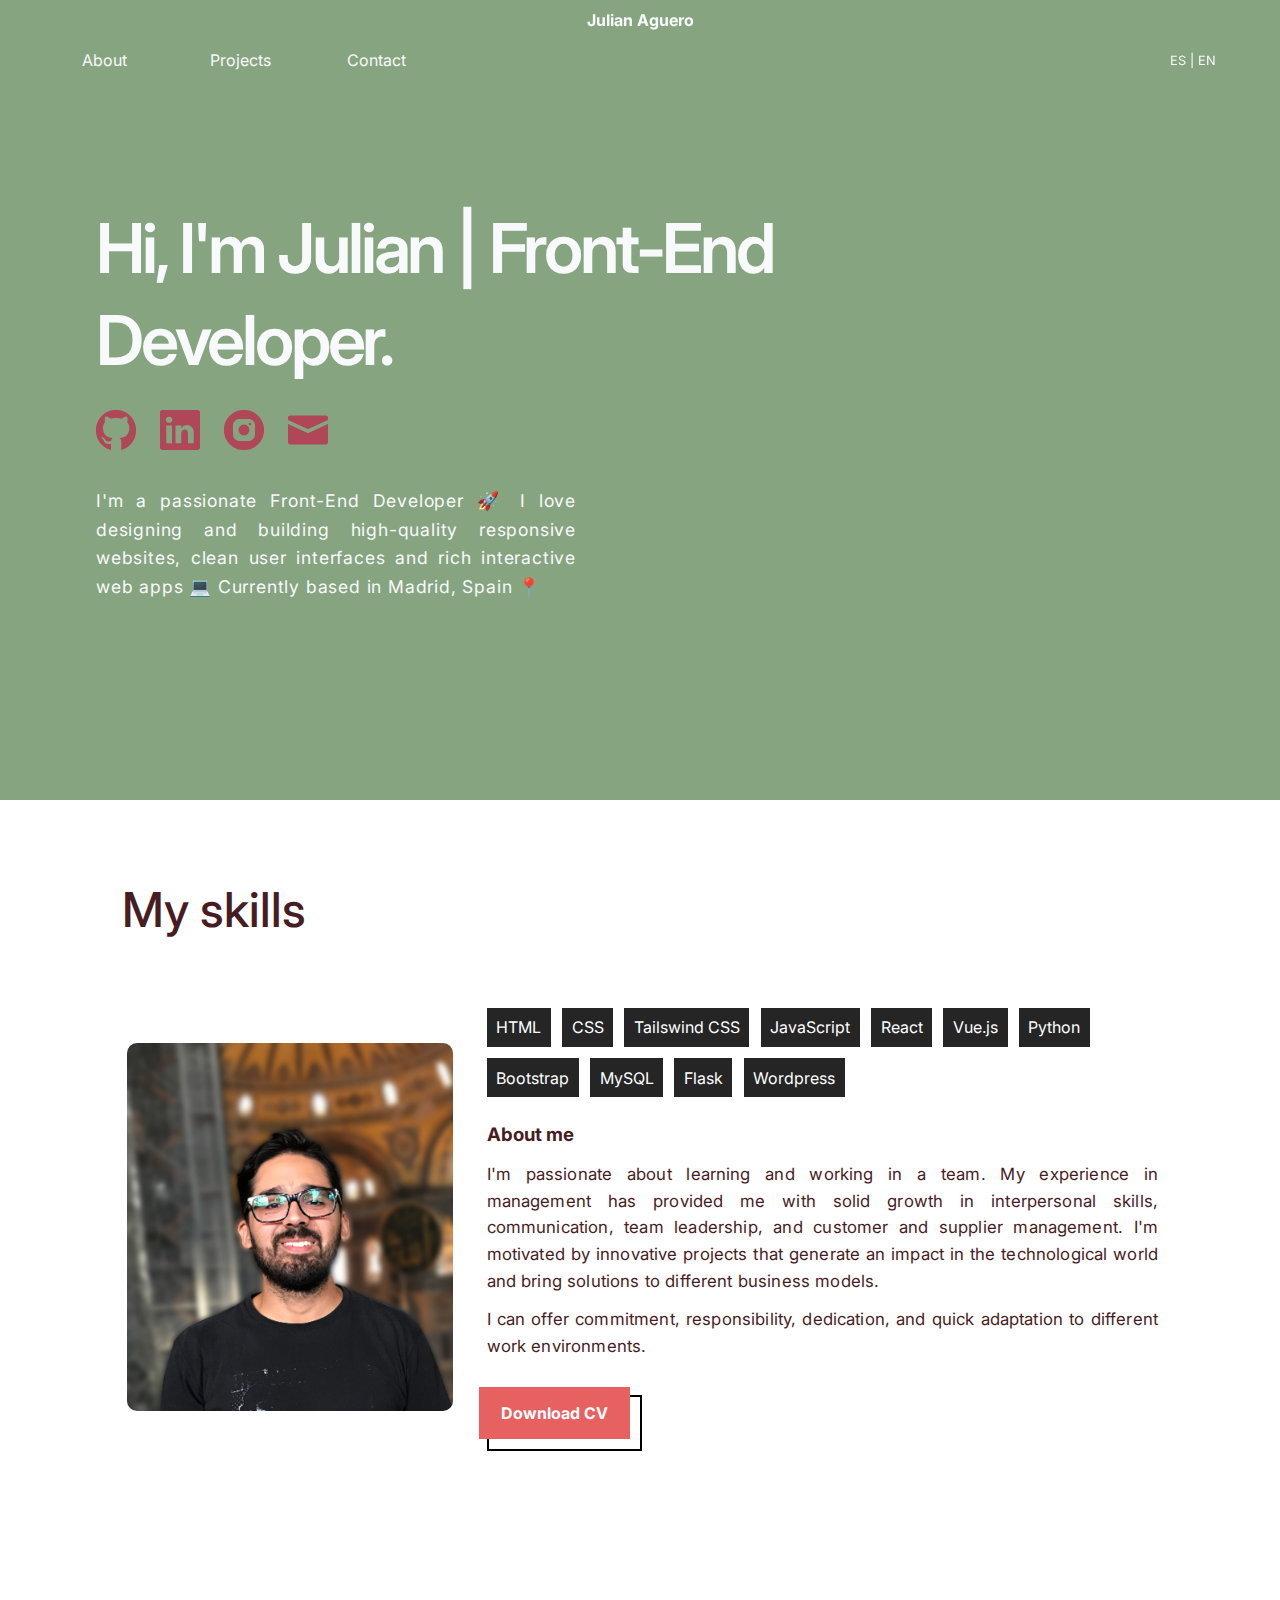
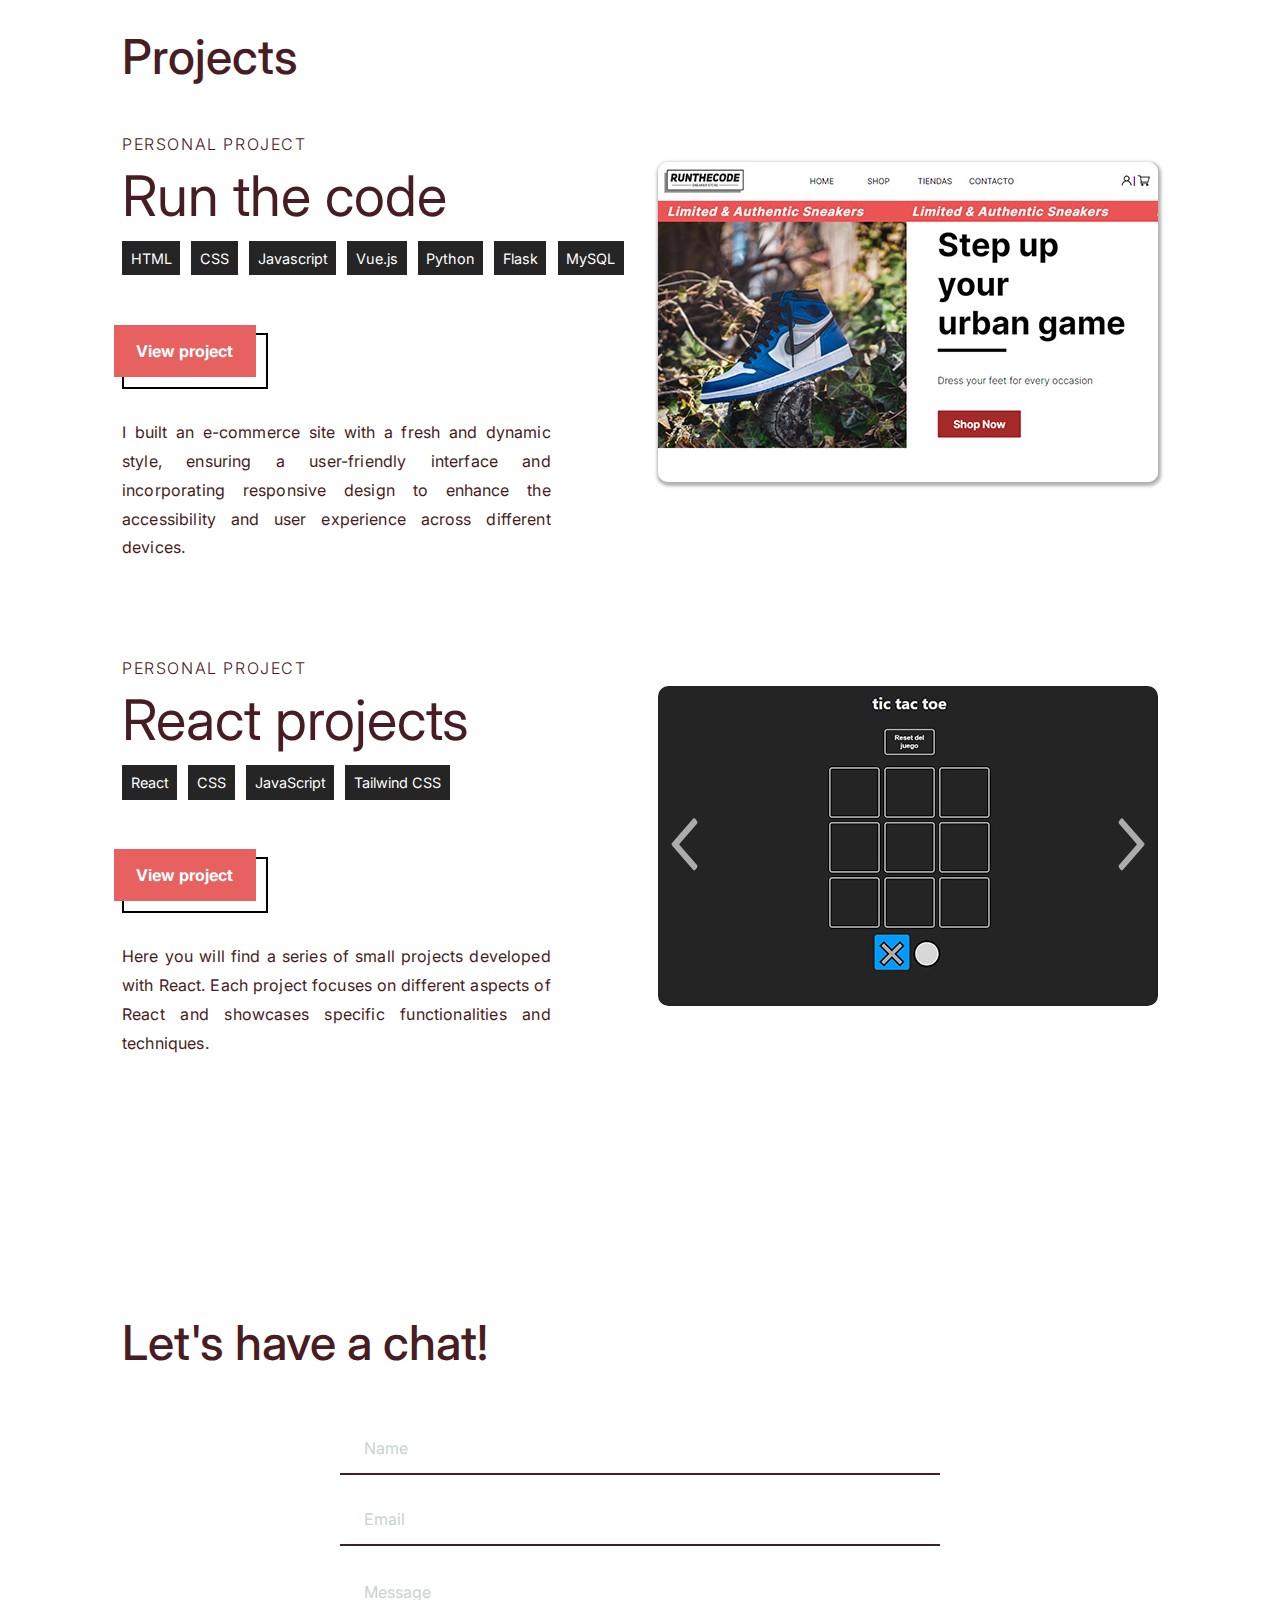
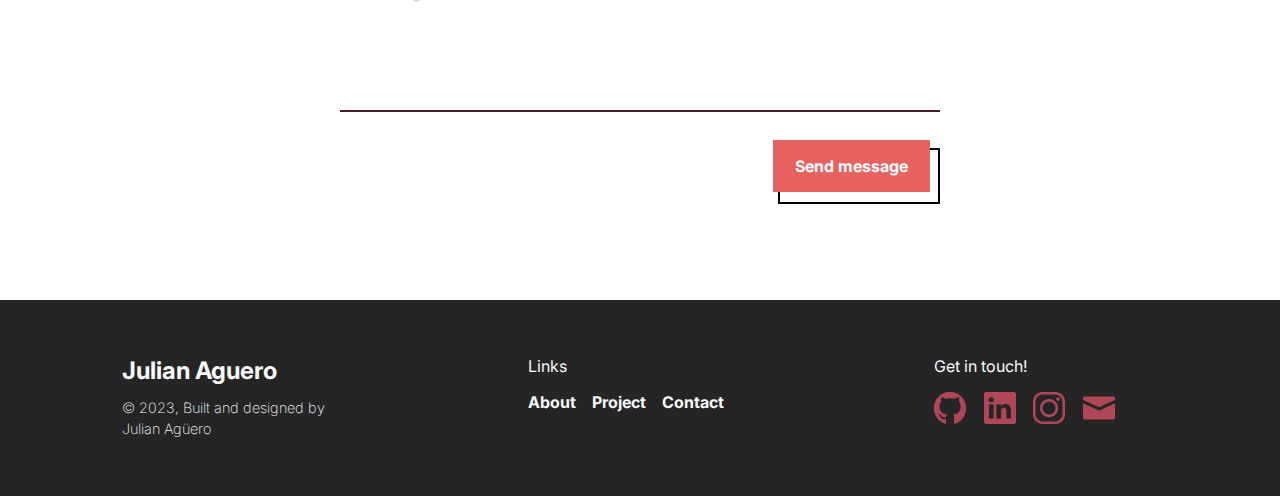
==== commit f7e83db9: "new project added" ====
--- a/index.html
+++ b/index.html
@@ -1,20 +1,27 @@
 <!DOCTYPE html>
 <html lang="en">
+
 <head>
     <meta charset="UTF-8">
     <meta http-equiv="X-UA-Compatible" content="IE=edge">
     <meta name="viewport" content="width=device-width, initial-scale=1.0">
     <link rel="preconnect" href="https://fonts.gstatic.com" crossorigin>
-    <link href="https://fonts.googleapis.com/css2?family=Inter:wght@100;300;400;700;800;900&display=swap" rel="stylesheet">
+    <link href="https://fonts.googleapis.com/css2?family=Inter:wght@100;300;400;700;800;900&display=swap"
+        rel="stylesheet">
     <link rel="stylesheet" href="css/style.css">
-    <link rel="stylesheet" href="https://cdnjs.cloudflare.com/ajax/libs/font-awesome/6.4.0/css/all.min.css" integrity="sha512-iecdLmaskl7CVkqkXNQ/ZH/XLlvWZOJyj7Yy7tcenmpD1ypASozpmT/E0iPtmFIB46ZmdtAc9eNBvH0H/ZpiBw==" crossorigin="anonymous" referrerpolicy="no-referrer" />
+    <link rel="stylesheet" href="https://cdnjs.cloudflare.com/ajax/libs/font-awesome/6.4.0/css/all.min.css"
+        integrity="sha512-iecdLmaskl7CVkqkXNQ/ZH/XLlvWZOJyj7Yy7tcenmpD1ypASozpmT/E0iPtmFIB46ZmdtAc9eNBvH0H/ZpiBw=="
+        crossorigin="anonymous" referrerpolicy="no-referrer" />
     <link rel="shortcut icon" href="/img/ico_web.ico" type="image/x-icon">
     <title>Julian Aguero | Web Developer</title>
 </head>
+
 <body>
     <div class="website--container">
         <header class="header--container">
-            <div class="logo--container"><h1><a href="#">Julian Aguero</a></h1></div>
+            <div class="logo--container">
+                <h1><a href="#">Julian Aguero</a></h1>
+            </div>
             <div class="nav-lang--container">
                 <div class="nav--container">
                     <ul class="nav--list">
@@ -39,21 +46,30 @@
                         <li class="mobile--nav--item"><a href="#about" class="mobile--nav--link">About</a></li>
                         <li class="mobile--nav--item"><a href="#projects" class="mobile--nav--link">Projects</a></li>
                         <li class="mobile--nav--item"><a href="#contact" class="mobile--nav--link">Contact</a></li>
-                    </ul>            
+                    </ul>
                 </nav>
             </div>
         </header>
         <main class="main--container">
             <section class="main--section">
                 <div class="main--section--container">
-                    <h2 class="intro-text">Hi, I'm Julian | <span class="intro-text-2">Front-End</span> <span class="intro-text-3">Developer.</span></h2>
+                    <h2 class="intro-text">Hi, I'm Julian | <span class="intro-text-2">Front-End</span> <span
+                            class="intro-text-3">Developer.</span></h2>
                     <ul class="social--list">
-                        <li class="social--item"><a href="https://github.com/Julianaguero" class="link social--link" target="_blank"><img src="img/github.png" alt="Github" class="img social--img"></a></li>
-                        <li class="social--item"><a href="https://www.linkedin.com/in/julianaguero/" class="link social--link" target="_blank"><img src="img/linkedin.png" alt="Linkedin" class="img social--img"></a></li>
-                        <li class="social--item"><a href="https://www.instagram.com/j10928/" class="link social--link" target="_blank"><img src="img/instagram2.png" alt="Instagram" class="img social--img"></a></li>
-                        <li class="social--item"><a href="#contact" class="link social--link"><img src="img/mail.png" alt="Contact me" class="img social--img"></a></li>
-                    </ul>
-                    <p class="intro-p">I'm a passionate Front-End Developer 🚀 I love designing and building high-quality responsive websites, clean user interfaces and rich interactive web apps 💻 Currently based in Madrid, Spain 📍 </p>
+                        <li class="social--item"><a href="https://github.com/Julianaguero" class="link social--link"
+                                target="_blank"><img src="img/github.png" alt="Github" class="img social--img"></a></li>
+                        <li class="social--item"><a href="https://www.linkedin.com/in/julianaguero/"
+                                class="link social--link" target="_blank"><img src="img/linkedin.png" alt="Linkedin"
+                                    class="img social--img"></a></li>
+                        <li class="social--item"><a href="https://www.instagram.com/j10928/" class="link social--link"
+                                target="_blank"><img src="img/instagram2.png" alt="Instagram"
+                                    class="img social--img"></a></li>
+                        <li class="social--item"><a href="#contact" class="link social--link"><img src="img/mail.png"
+                                    alt="Contact me" class="img social--img"></a></li>
+                    </ul>
+                    <p class="intro-p">I'm a passionate Front-End Developer 🚀 I love designing and building
+                        high-quality responsive websites, clean user interfaces and rich interactive web apps 💻
+                        Currently based in Madrid, Spain 📍 </p>
                 </div>
             </section>
             <section class="all-section about--section" id="about">
@@ -80,12 +96,19 @@
                         </div>
                         <div class="about-text--container">
                             <h3 class="hl-text">About me</h3>
-                            <p class="about--p">I'm passionate about learning and working in a team. My experience in management has provided me with solid growth in interpersonal skills, communication, team leadership, and customer and supplier management. I'm motivated by innovative projects that generate an impact in the technological world and bring solutions to different business models.</p>
-                            <p class="about--p">I can offer commitment, responsibility, dedication, and quick adaptation to different work environments.</p>
+                            <p class="about--p">I'm passionate about learning and working in a team. My experience in
+                                management has provided me with solid growth in interpersonal skills, communication,
+                                team leadership, and customer and supplier management. I'm motivated by innovative
+                                projects that generate an impact in the technological world and bring solutions to
+                                different business models.</p>
+                            <p class="about--p">I can offer commitment, responsibility, dedication, and quick adaptation
+                                to different work environments.</p>
                         </div>
                         <div class="cv--container">
-                            <a href="files/CV_Julian_Aguero-Front_end_dev-EN.pdf" target="_blank" class="link btn cv--link">Download CV</a>        
-                            <a href="files/CV_Julian_Aguero-Front_end_dev-EN.pdf" target="_blank" class="btn-b">Download CV</a>
+                            <a href="files/CV_Julian_Aguero-Front_end_dev-EN.pdf" target="_blank"
+                                class="link btn cv--link">Download CV</a>
+                            <a href="files/CV_Julian_Aguero-Front_end_dev-EN.pdf" target="_blank" class="btn-b">Download
+                                CV</a>
                         </div>
                     </div>
                 </div>
@@ -94,25 +117,28 @@
                 <div class="project--container">
                     <h2 class="section--title project-title">Projects</h2>
                     <div class="individual--project--container">
-                            <h4 class="tech--description">PERSONAL PROJECT</h4>
-                            <h2 class="project--title">Run the code</h2>
-                            <ul class="skills--list project--list">
-                                <li class="skills--item project--skills--item">HTML</li>
-                                <li class="skills--item project--skills--item">CSS</li>
-                                <li class="skills--item project--skills--item">Javascript</li>
-                                <li class="skills--item project--skills--item">Vue.js</li>
-                                <li class="skills--item project--skills--item">Python</li>
-                                <li class="skills--item project--skills--item">Flask</li>
-                                <li class="skills--item project--skills--item">MySQL</li>
-                            </ul>
-                            <div class="project--link--container">
-                                <a href="project-1.html" class="link btn project--link link-a">View project</a>
-                                <a href="project-1.html" class="link btn-b project--link link-b">View project</a>
-                            </div>
-                            <p class="project--info">I built  an e-commerce site with a fresh and dynamic style, ensuring a user-friendly interface and incorporating responsive design to enhance the accessibility and user experience across different devices.</p>
-                            <div class="img--project--container">
-                                <a href="project-1.html"><img src="img/img_project_sneakers.jpg" alt="Sneaker Store Project" class="img project--img"></img></a>
-                            </div>
+                        <h4 class="tech--description">PERSONAL PROJECT</h4>
+                        <h2 class="project--title">Run the code</h2>
+                        <ul class="skills--list project--list">
+                            <li class="skills--item project--skills--item">HTML</li>
+                            <li class="skills--item project--skills--item">CSS</li>
+                            <li class="skills--item project--skills--item">Javascript</li>
+                            <li class="skills--item project--skills--item">Vue.js</li>
+                            <li class="skills--item project--skills--item">Python</li>
+                            <li class="skills--item project--skills--item">Flask</li>
+                            <li class="skills--item project--skills--item">MySQL</li>
+                        </ul>
+                        <div class="project--link--container">
+                            <a href="project-1.html" class="link btn project--link link-a">View project</a>
+                            <a href="project-1.html" class="link btn-b project--link link-b">View project</a>
+                        </div>
+                        <p class="project--info">I built an e-commerce site with a fresh and dynamic style, ensuring a
+                            user-friendly interface and incorporating responsive design to enhance the accessibility and
+                            user experience across different devices.</p>
+                        <div class="img--project--container">
+                            <a href="project-1.html"><img src="img/img_project_sneakers.jpg" alt="Sneaker Store Project"
+                                    class="img project--img"></img></a>
+                        </div>
                     </div>
                     <div class="individual--project--container">
                         <h4 class="tech--description">PERSONAL PROJECT</h4>
@@ -127,9 +153,24 @@
                             <a href="project-2.html" class="link btn project--link link-a">View project</a>
                             <a href="project-2.html" class="link btn-b project--link link-b">View project</a>
                         </div>
-                        <p class="project--info">Here you will find a series of small projects developed with React. Each project focuses on different aspects of React and showcases specific functionalities and techniques.</p>
-                        <div class="img--project--container">
-                            <img src="img/img_project_sneakers.jpg" alt="Sneaker Store Project" class="img project--img"></img>
+                        <p class="project--info">Here you will find a series of small projects developed with React.
+                            Each project focuses on different aspects of React and showcases specific functionalities
+                            and techniques.</p>
+                        <div class="img--project--container carousel-container">
+                            <button class="carousel__button button-left"><img src="img/ico_arrow_left.svg" alt="left arrow"></button>
+                            
+                            <button class="carousel__button button-right"><img src="img/ico_arrow_right.svg" alt="right arrow"></button>
+                            <ul class="carousel__track">
+                                <li class="carousel__slide">
+                                    <img src="img/img_project_tictactoe.jpg" alt="Tic tac toe"class="img carousel__img"></img>
+                                </li>
+                                <li class="carousel__slide">
+                                    <img src="img/img_project_catfactgenerator.jpg" alt="Cat fact generator"class="img carousel__img">
+                                </li>
+                                <li class="carousel__slide">
+                                    <img src="img/img_project_task_manager.jpg" alt="Task Manager"class="img carousel__img">
+                                </li>
+                            </ul>
                         </div>
                     </div>
                 </div>
@@ -138,17 +179,20 @@
                 <h2 class="section--title contact--title">Let's have a chat!</h2>
                 <form class="contact--form" netlify>
                     <div class="input--wrap">
-                        <input type="text" name="name" autocomplete="off" id="name" class="contact--input name--form" required>
+                        <input type="text" name="name" autocomplete="off" id="name" class="contact--input name--form"
+                            required>
                         <label for="name">Name</label>
                         <i class="icon fa-solid fa-address-card"></i>
                     </div>
                     <div class="input--wrap">
-                        <input type="email" name="email" autocomplete="off" id="email" class="contact--input email--form" required>
+                        <input type="email" name="email" autocomplete="off" id="email"
+                            class="contact--input email--form" required>
                         <label for="email">Email</label>
                         <i class="icon fa-solid fa-envelope"></i>
                     </div>
                     <div class="input--wrap">
-                        <textarea type="message" name="message" autocomplete="off" id="message"  class="contact--input message--form" required></textarea>
+                        <textarea type="message" name="message" autocomplete="off" id="message"
+                            class="contact--input message--form" required></textarea>
                         <label for="message">Message</label>
                         <i class="icon fa-solid fa-inbox"></i>
                     </div>
@@ -166,29 +210,40 @@
                     <p class="copyright">© 2023, Built and designed by Julian Agüero</p>
                 </div>
                 <div class="footer--box footer--links--container">
-                    <p   class="footer--box--title box--title-a">Links</p>
+                    <p class="footer--box--title box--title-a">Links</p>
                     <div class="footer--nav--container">
                         <ul class="footer--list">
-                            <li class="footer--links--item"><a href="index.html#about" class="link footer--links">About</a></li>
-                            <li class="footer--links--item"><a href="index.html#projects" class="link footer--links">Project</a></li>
-                            <li class="footer--links--item"><a href="index.html#contact" class="link footer--links">Contact</a></li>
+                            <li class="footer--links--item"><a href="index.html#about"
+                                    class="link footer--links">About</a></li>
+                            <li class="footer--links--item"><a href="index.html#projects"
+                                    class="link footer--links">Project</a></li>
+                            <li class="footer--links--item"><a href="index.html#contact"
+                                    class="link footer--links">Contact</a></li>
                         </ul>
                     </div>
                 </div>
                 <div class="footer--box footer--social--container">
                     <p class="footer--box--title">Get in touch!</p>
                     <ul class="footer--social--list">
-                        <li class="footer--social--item"><a href="https://github.com/Julianaguero" class="link footer--social--link" target="_blank"><img src="img/github.png" alt="Github" class="img footer--social--img"></a></li>
-                        <li class="footer--social--item"><a href="https://www.linkedin.com/in/julianaguero/" class="link footer--social--link" target="_blank"><img src="img/linkedin.png" alt="Linkedin" class="img footer--social--img"></a></li>
-                        <li class="footer--social--item"><a href="https://www.instagram.com/j10928/" class="link footer--social--link" target="_blank"><img src="img/instagram.png" alt="Instagram" class="img footer--social--img"></a></li>
-                        <li class="footer--social--item"><a href="mailto:julianaguero@gmail.com" class="link footer--social--link"><img src="img/mail.png" alt="Contact me" class="img footer--social--img"></a></li>
+                        <li class="footer--social--item"><a href="https://github.com/Julianaguero"
+                                class="link footer--social--link" target="_blank"><img src="img/github.png" alt="Github"
+                                    class="img footer--social--img"></a></li>
+                        <li class="footer--social--item"><a href="https://www.linkedin.com/in/julianaguero/"
+                                class="link footer--social--link" target="_blank"><img src="img/linkedin.png"
+                                    alt="Linkedin" class="img footer--social--img"></a></li>
+                        <li class="footer--social--item"><a href="https://www.instagram.com/j10928/"
+                                class="link footer--social--link" target="_blank"><img src="img/instagram.png"
+                                    alt="Instagram" class="img footer--social--img"></a></li>
+                        <li class="footer--social--item"><a href="mailto:julianaguero@gmail.com"
+                                class="link footer--social--link"><img src="img/mail.png" alt="Contact me"
+                                    class="img footer--social--img"></a></li>
                     </ul>
                 </div>
             </div>
         </footer>
     </div>
-<script src="/js/app.js"></script>
-<script src="/js/scroll.js"></script>
+    <script src="/js/app.js"></script>
+    <script src="/js/scroll.js"></script>
 </body>
-</html>
 
+</html>--- a/css/style.css
+++ b/css/style.css
@@ -440,6 +440,62 @@
     height: 100%;
 }
 
+.carousel__button {
+    position: absolute;
+    top: 50%;
+    transform: translateY(-50%);
+    background-color: transparent;
+    border: 0;
+    cursor: pointer;
+}
+
+.button-right {
+    right: 0;
+}
+
+.carousel__button img {
+    width: 4em;
+    transform: scaleX(80%);
+    filter: invert(90%);
+    opacity: 0.70;
+}
+
+.carousel__button img:hover {
+    opacity: 1;
+}
+
+.carousel-container {
+    position: relative;
+    width: 500px;
+    border-radius: 10px;
+    height: 320px;
+    overflow-x: hidden;
+
+}
+
+.carousel__track {
+    display: flex;
+    height: 100%;
+    width: 300%;
+    left: 0;
+    margin-left: -100%;
+
+}
+
+.carousel__slide {
+        height: 100%;
+        width: 100%;
+}
+
+.carousel__img {
+    display: block;
+    height: 100%;
+    width: 100%;
+    object-fit: cover;
+    border-radius: 10px;
+    box-shadow: 0.05rem 0.10rem 0.2rem 0.1rem rgba(0, 0, 0, 0.3);
+}
+
 .project--img {
     display: block;
     max-height: 75%;
@@ -665,6 +721,10 @@
         object-fit: cover;
     }
 
+    .carousel-container {
+        margin: 0 auto;
+    }
+
     .footer--section {
         max-width: 100%;
     }
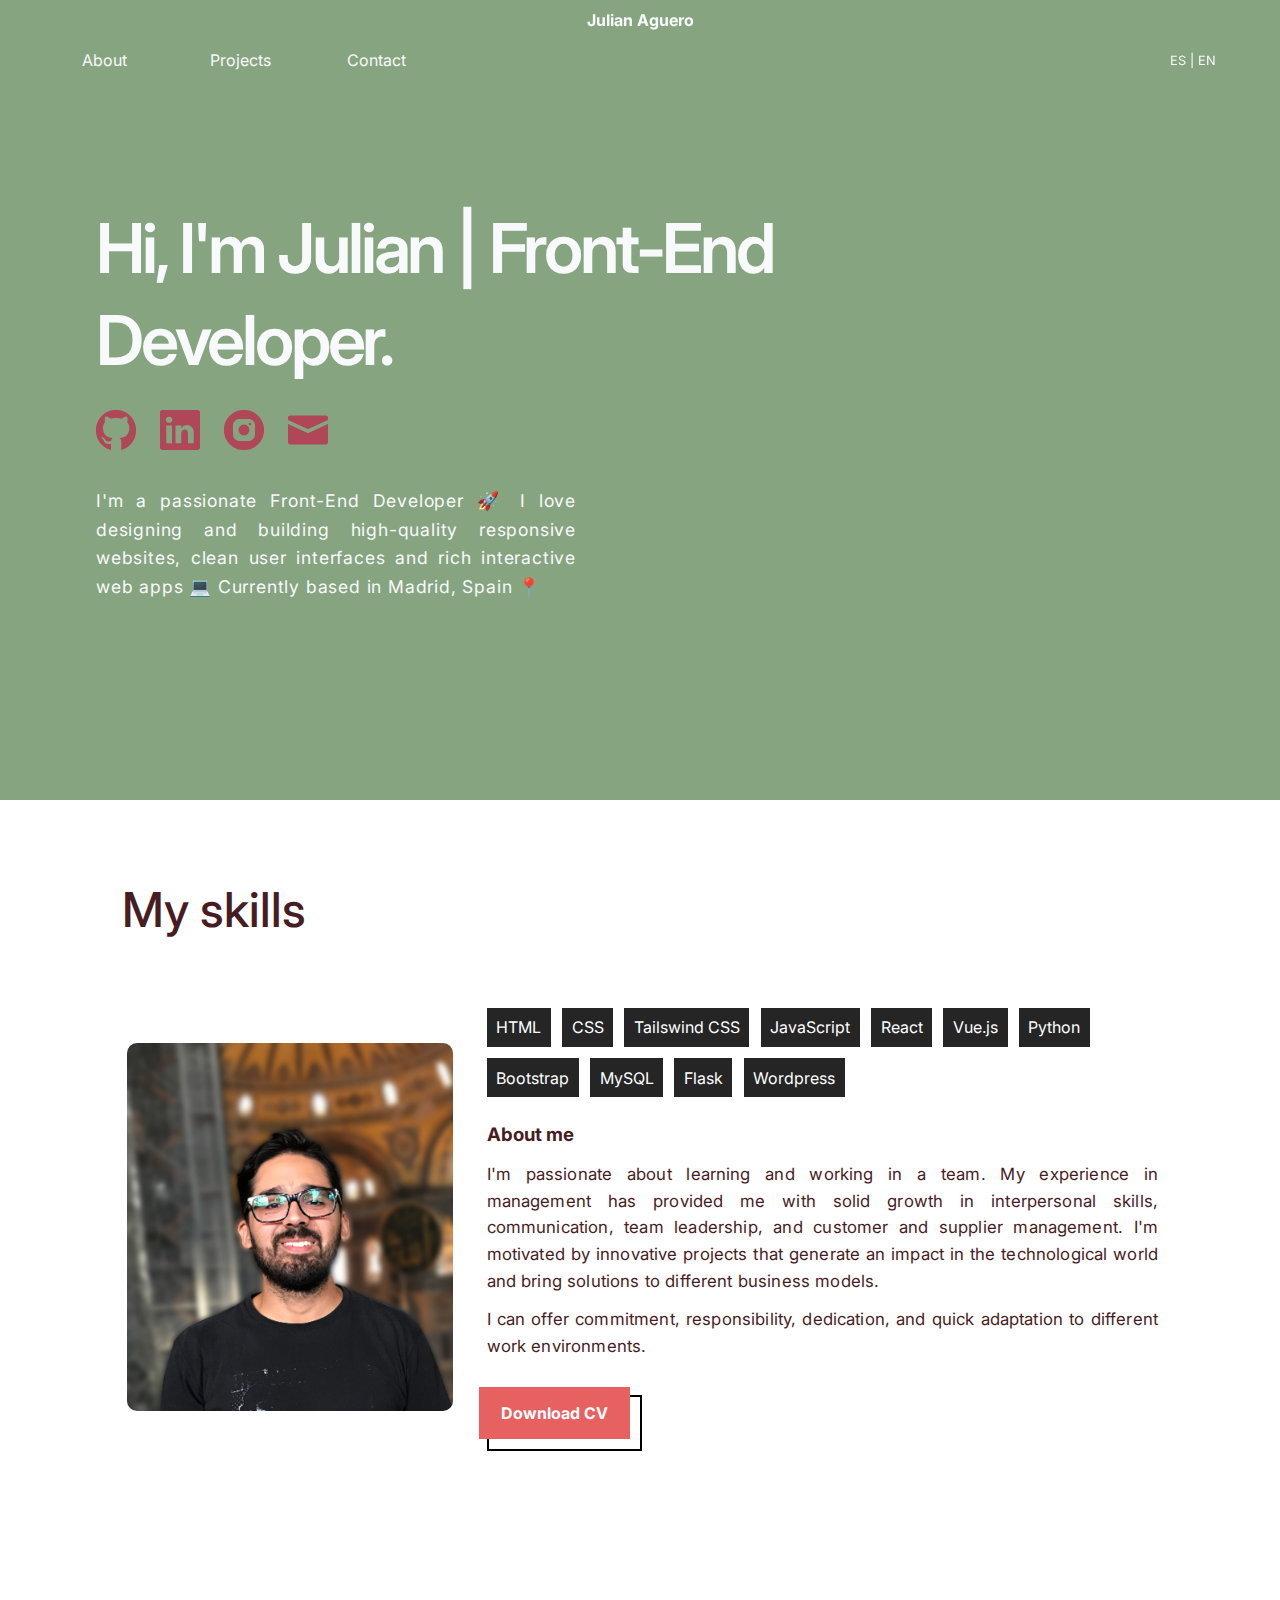
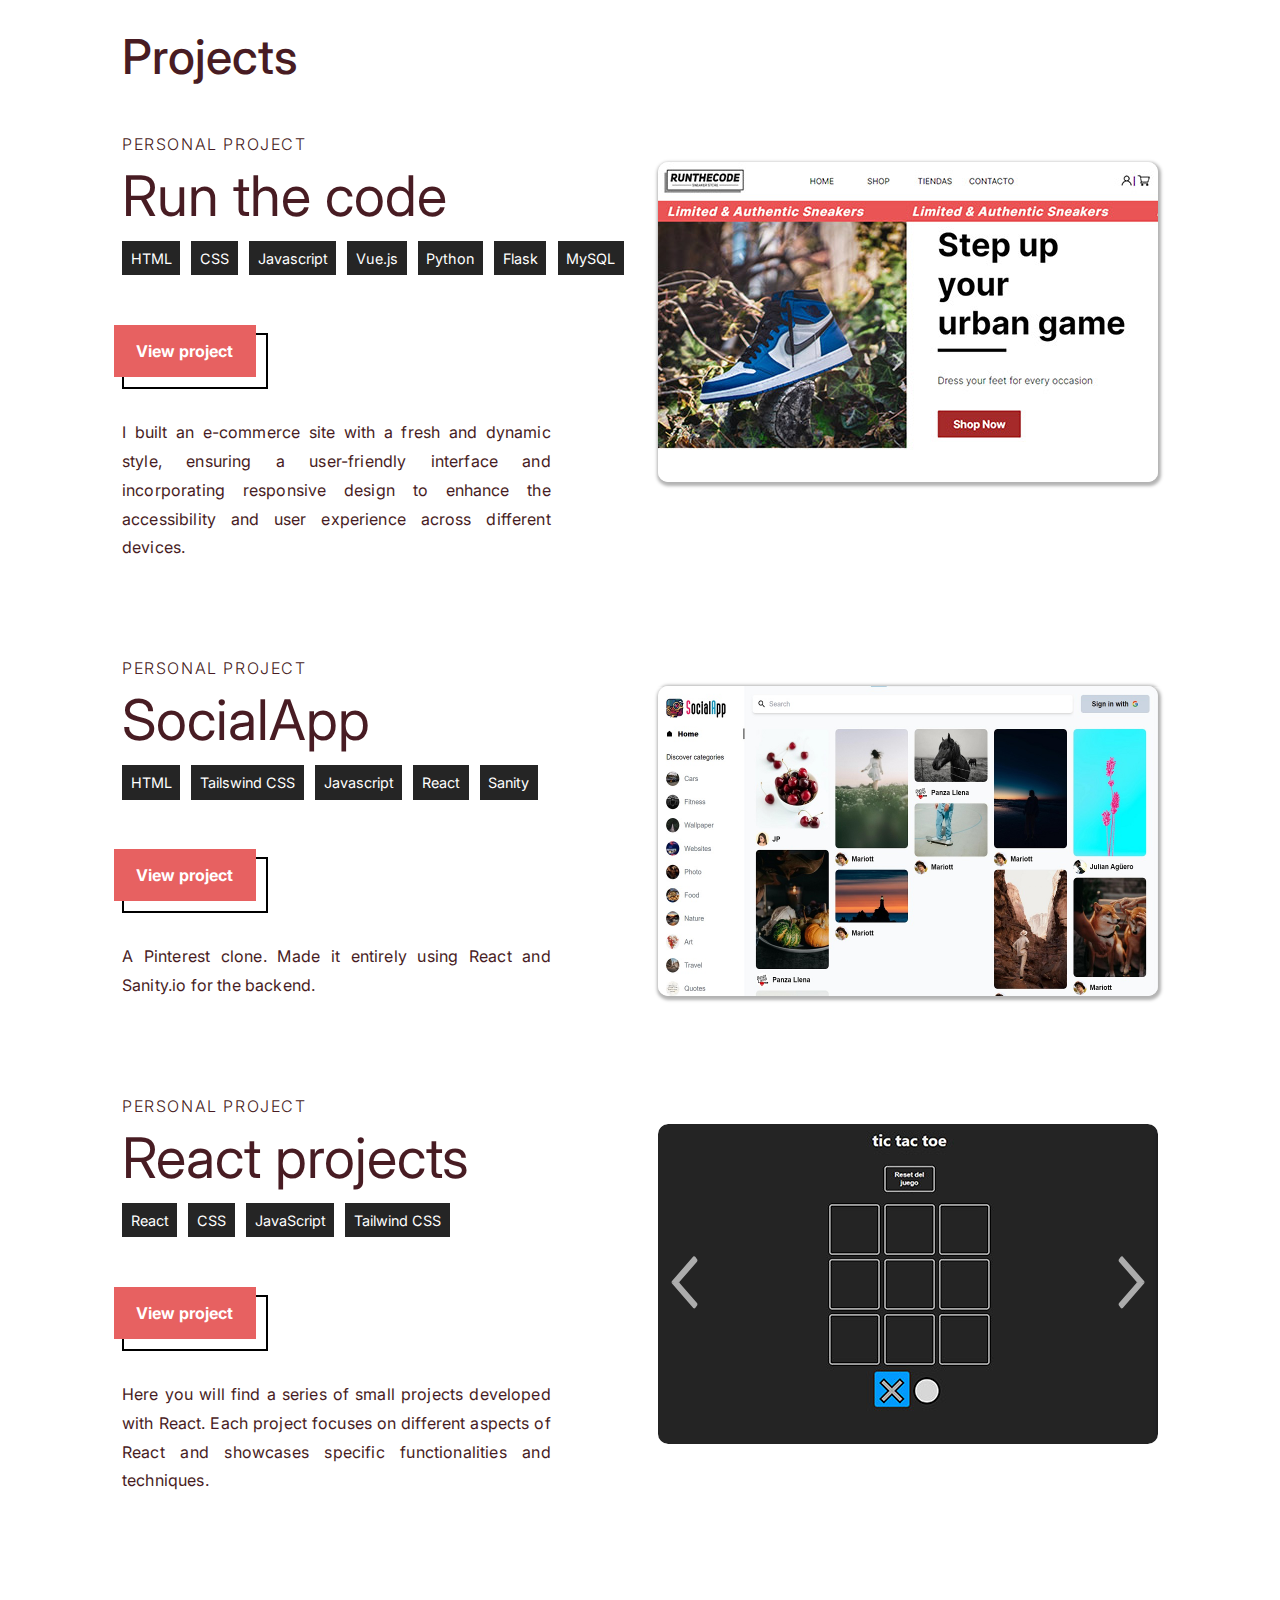
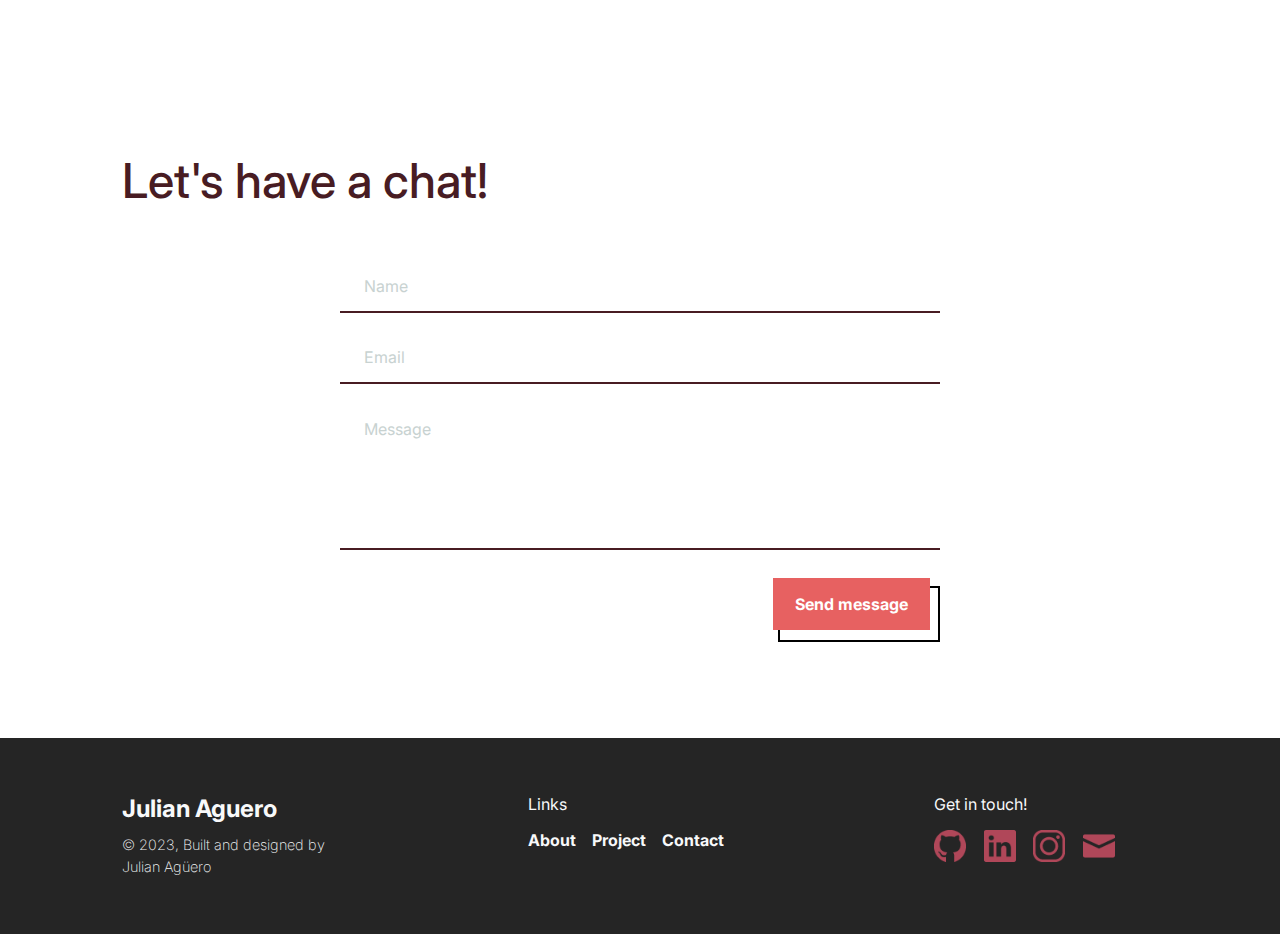
==== commit a94b7025: "new project added" ====
--- a/index.html
+++ b/index.html
@@ -142,6 +142,26 @@
                     </div>
                     <div class="individual--project--container">
                         <h4 class="tech--description">PERSONAL PROJECT</h4>
+                        <h2 class="project--title">SocialApp</h2>
+                        <ul class="skills--list project--list">
+                            <li class="skills--item project--skills--item">HTML</li>
+                            <li class="skills--item project--skills--item">Tailswind CSS</li>
+                            <li class="skills--item project--skills--item">Javascript</li>
+                            <li class="skills--item project--skills--item">React</li>
+                            <li class="skills--item project--skills--item">Sanity</li>
+                        </ul>
+                        <div class="project--link--container">
+                            <a href="https://jaguero-socialapp.netlify.app/" class="link btn project--link link-a">View project</a>
+                            <a href="https://jaguero-socialapp.netlify.app/" target="_blank" class="link btn-b project--link link-b">View project</a>
+                        </div>
+                        <p class="project--info">A Pinterest clone. Made it entirely using React and Sanity.io for the backend.</p>
+                        <div class="img--project--container">
+                            <a href="https://jaguero-socialapp.netlify.app/" target="_blank"><img src="img/img_project_socialApp.jpg" alt="Sneaker Store Project"
+                                    class="img project--img"></img></a>
+                        </div>
+                    </div>
+                    <div class="individual--project--container">
+                        <h4 class="tech--description">PERSONAL PROJECT</h4>
                         <h2 class="project--title">React projects</h2>
                         <ul class="skills--list project--list">
                             <li class="skills--item project--skills--item">React</li>
@@ -157,6 +177,7 @@
                             Each project focuses on different aspects of React and showcases specific functionalities
                             and techniques.</p>
                         <div class="img--project--container carousel-container">
+                            <a href="./project-2.html"></a>
                             <button class="carousel__button button-left"><img src="img/ico_arrow_left.svg" alt="left arrow"></button>
                             
                             <button class="carousel__button button-right"><img src="img/ico_arrow_right.svg" alt="right arrow"></button>
--- a/css/style.css
+++ b/css/style.css
@@ -473,6 +473,15 @@
 
 }
 
+.carousel-container a {
+    position: absolute;
+    top: 0;
+    right: 0;
+    width: 100%;
+    height: 100%;
+    background-color: transparent;
+}
+
 .carousel__track {
     display: flex;
     height: 100%;
@@ -498,7 +507,9 @@
 
 .project--img {
     display: block;
-    max-height: 75%;
+    max-height: 320px;
+    max-width: 500px;
+    
     object-fit: cover;
     border-radius: 10px;
     box-shadow: 0.05rem 0.10rem 0.2rem 0.1rem rgba(0, 0, 0, 0.3);
@@ -715,10 +726,11 @@
     }
 
     .project--img {
+        width: 500px;
+        height: 320px;
         margin: auto;
-        overflow: clip;
         max-width: 100%;
-        object-fit: cover;
+        object-fit: fill;
     }
 
     .carousel-container {
@@ -890,6 +902,11 @@
     .intro-p {
         font-size: 0.9rem;
         text-align: justify;
+    }
+
+    .carousel-container {
+        width: 90%;
+        height: 100%;
     }
 
     .contact--title::after {
@@ -962,13 +979,20 @@
 .project-detail--box ul {
     margin-bottom: 1.78rem;
 }
+.ind--img--container {
+    display: flex;
+    justify-content: center;
+    align-items: center;
+}
 
 .ind--project--img {
+    max-width: 600px;
     width: 100%;
     height: 100%;
     object-fit: cover;
     box-shadow: 0.05rem 0.10rem 0.2rem 0.1rem rgba(0, 0, 0, 0.3);
     border-radius: 5px;
+    
 }
 
 .ind--img--container-project2 {
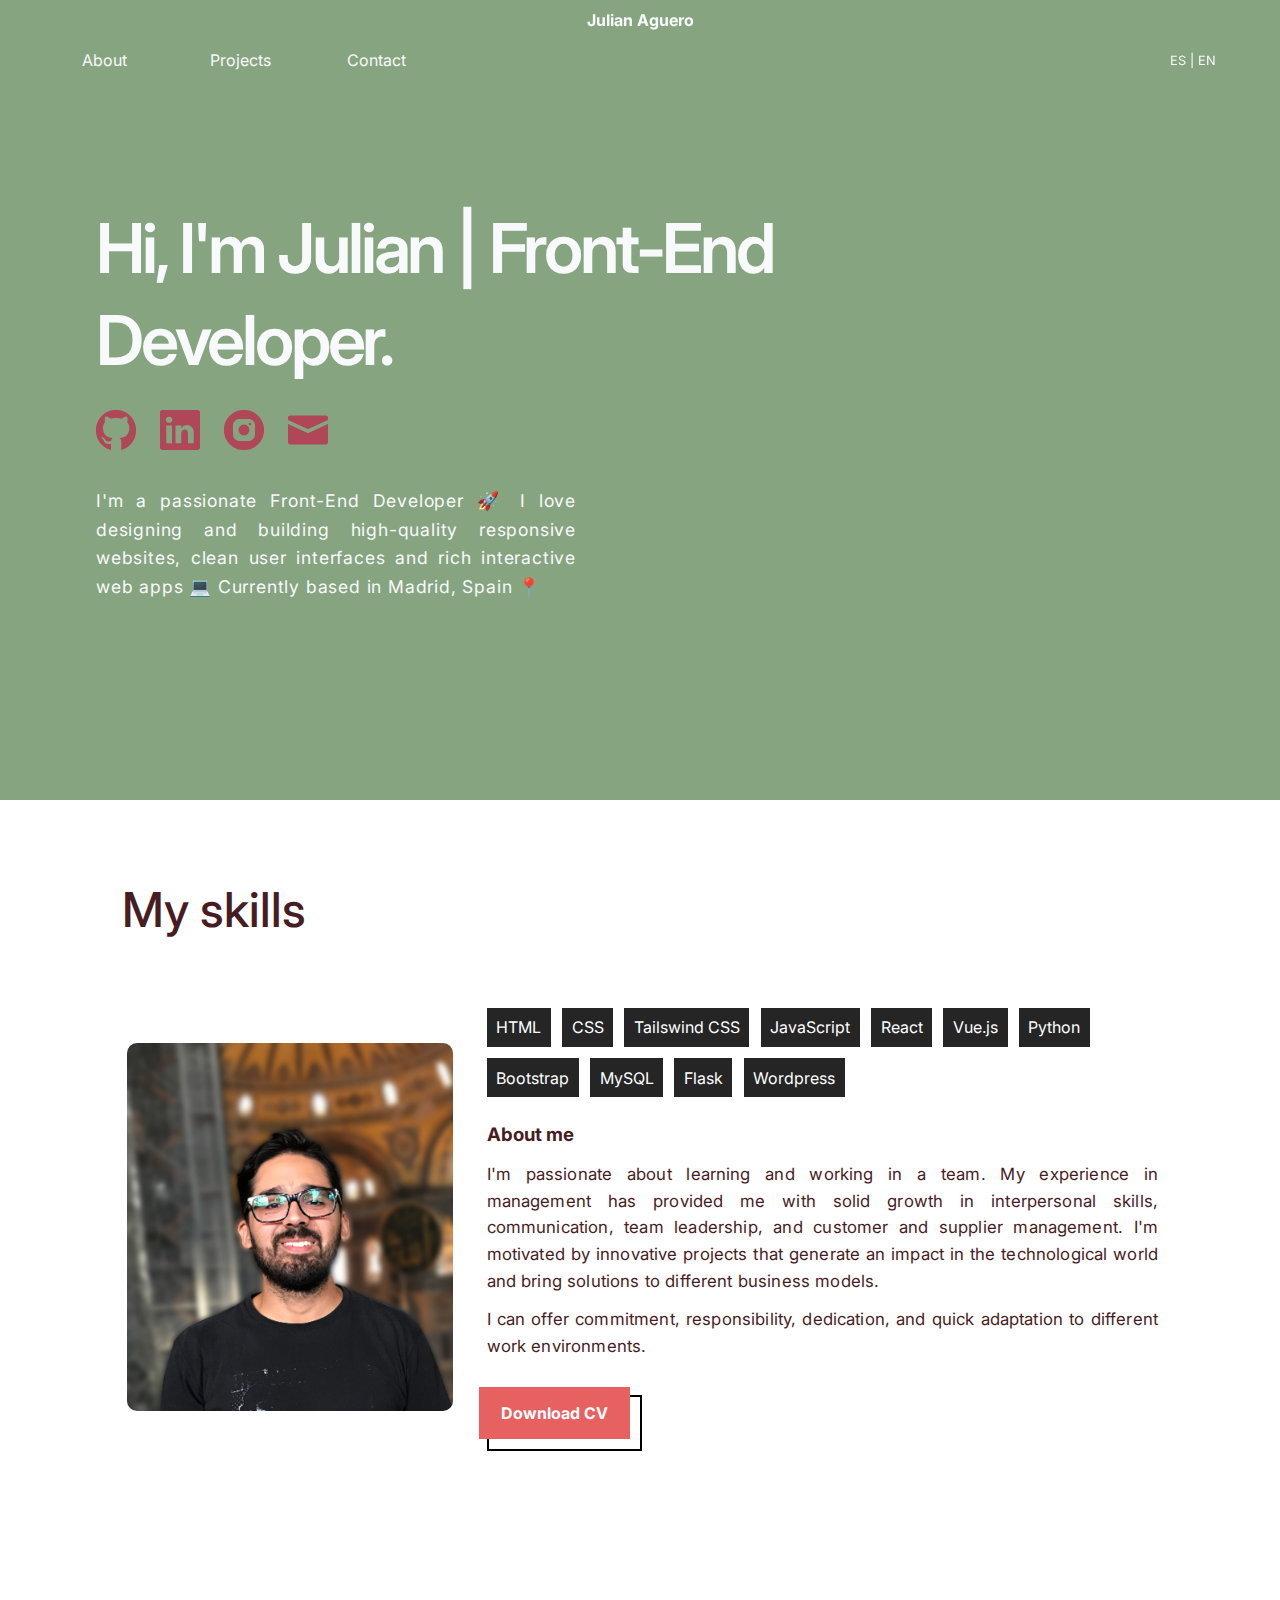
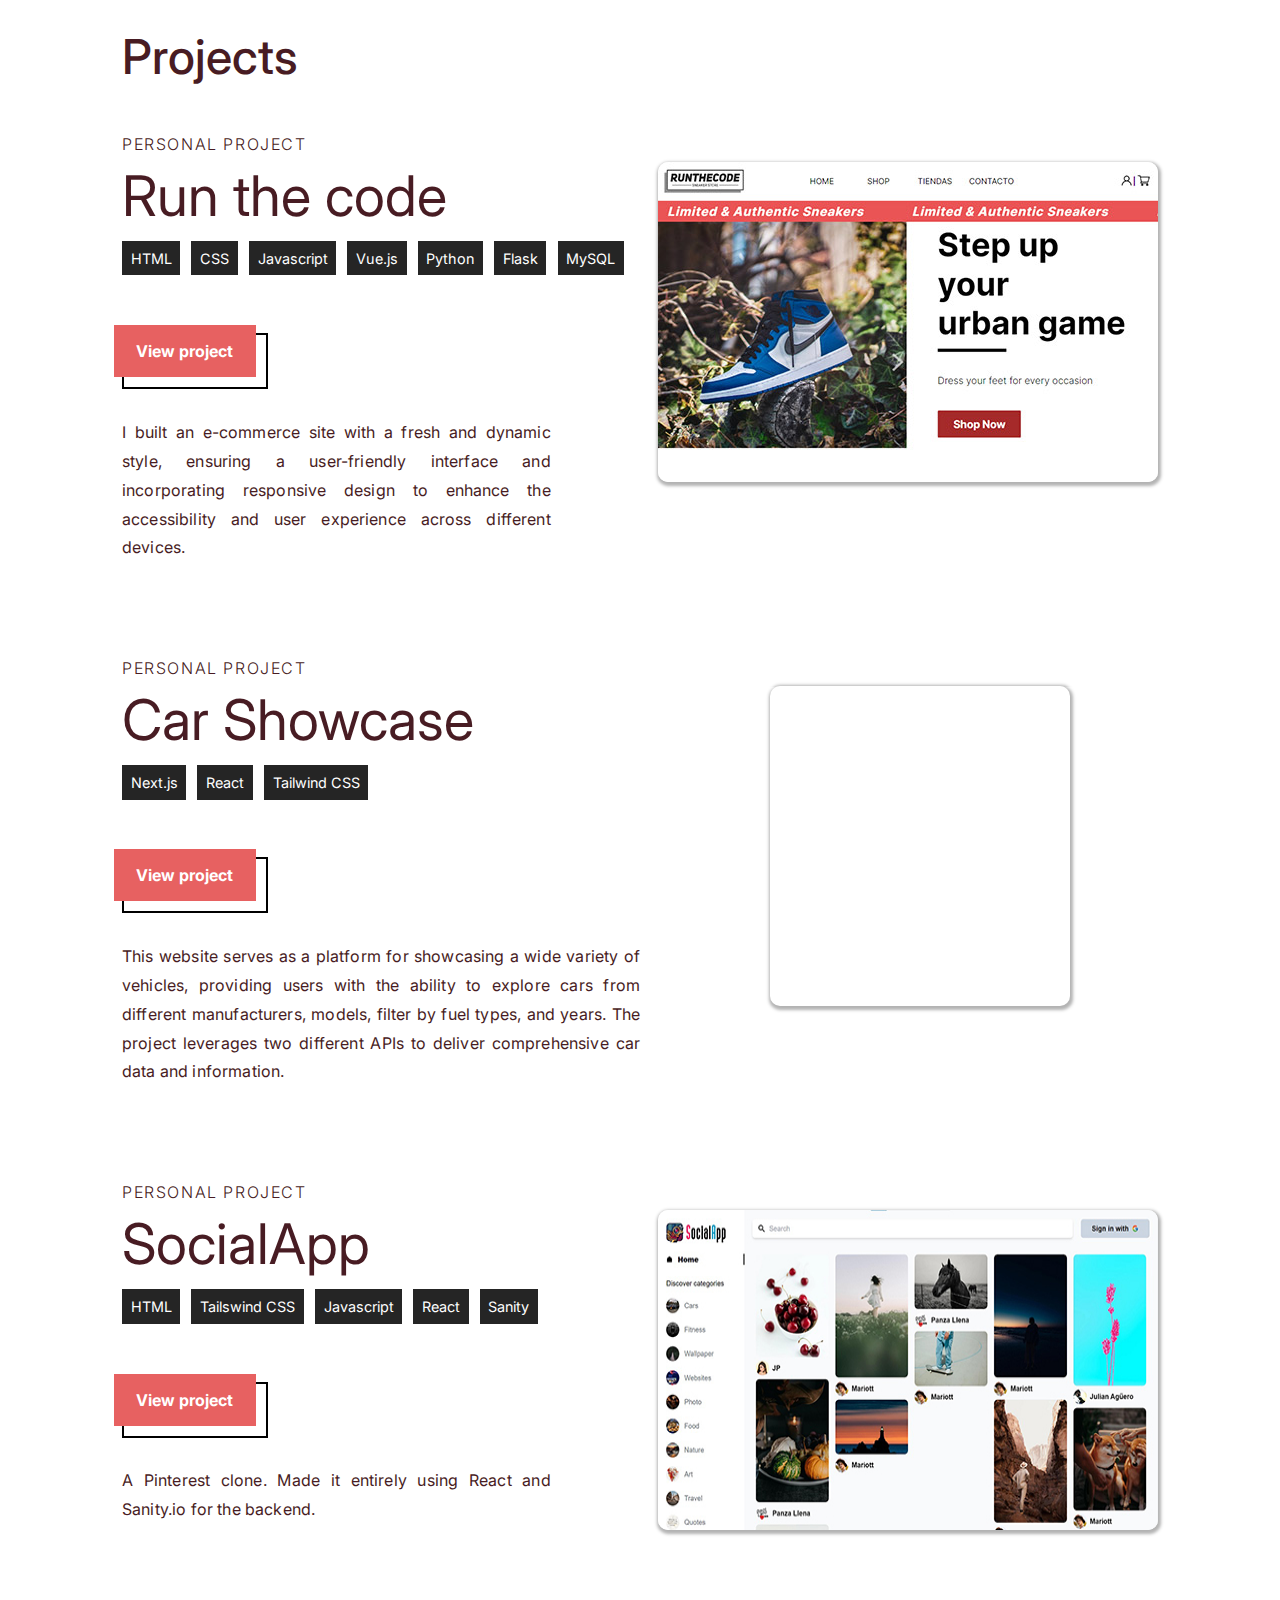
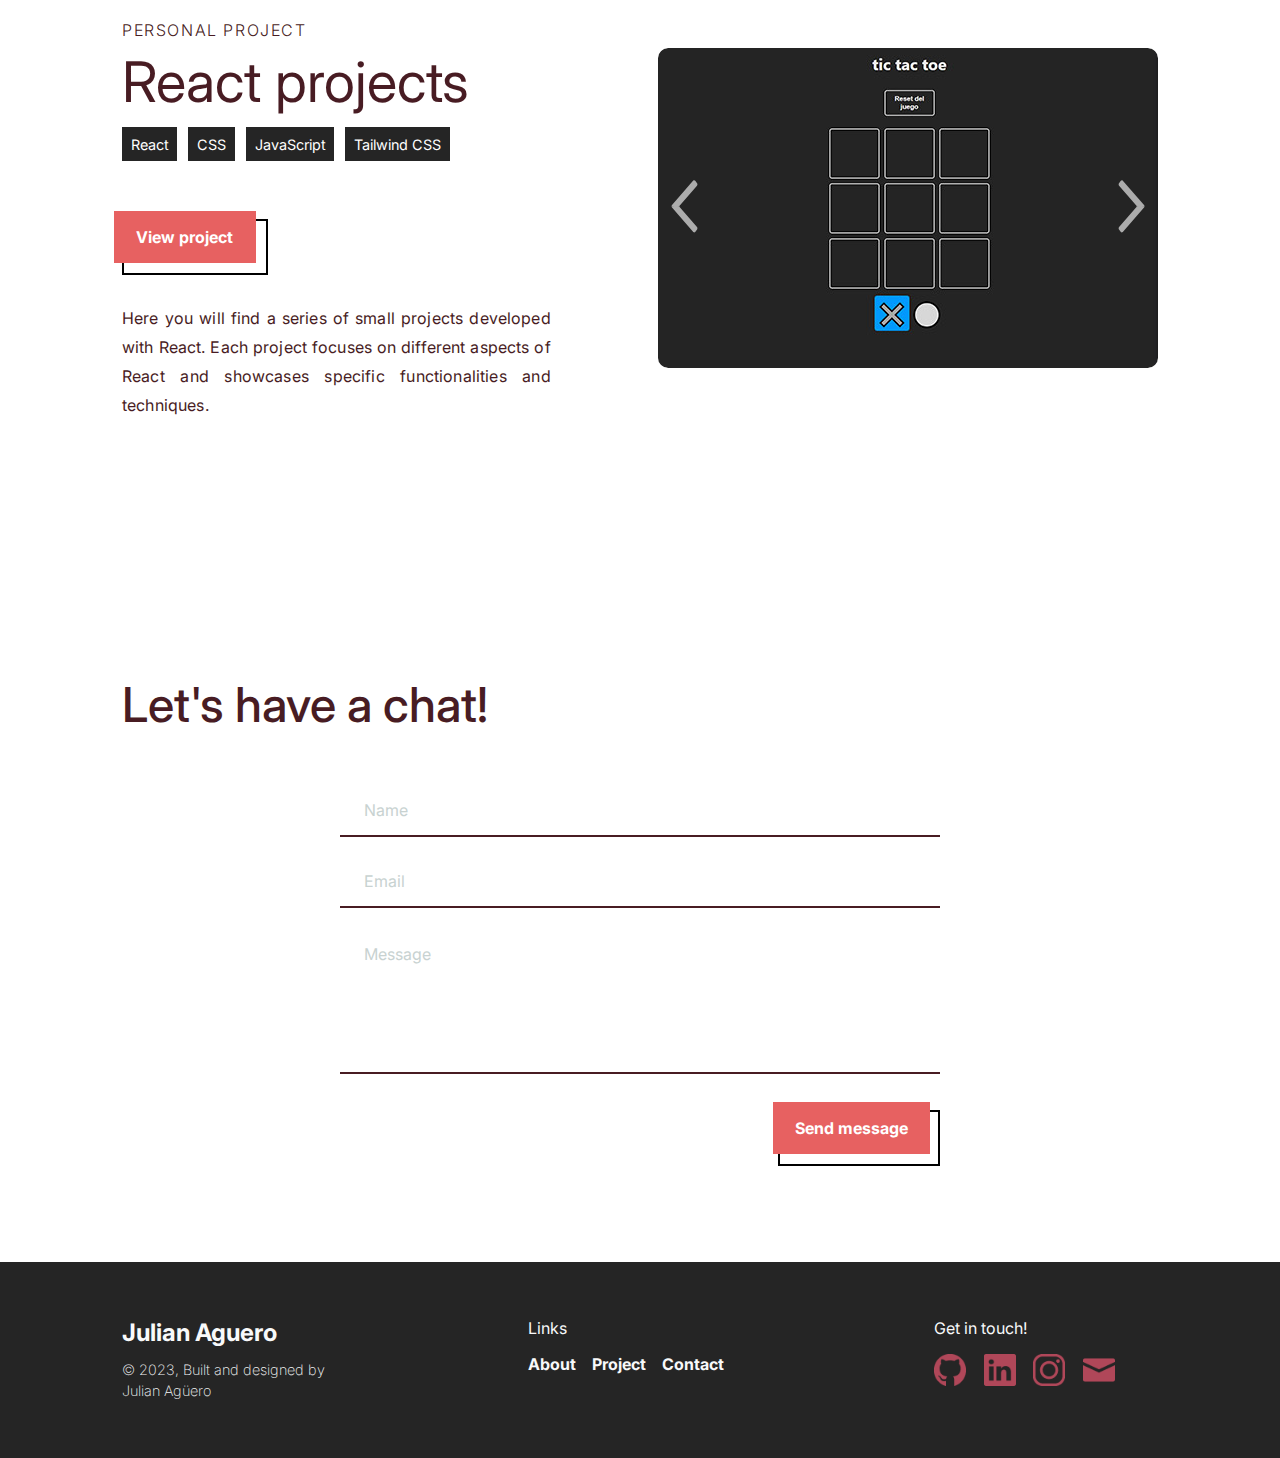
==== commit dd396c47: "new project added" ====
--- a/index.html
+++ b/index.html
@@ -142,6 +142,23 @@
                     </div>
                     <div class="individual--project--container">
                         <h4 class="tech--description">PERSONAL PROJECT</h4>
+                        <h2 class="project--title">Car Showcase</h2>
+                        <ul class="skills--list project--list">
+                            <li class="skills--item project--skills--item">Next.js</li>
+                            <li class="skills--item project--skills--item">React</li>
+                            <li class="skills--item project--skills--item">Tailwind CSS</li>
+                        </ul>
+                        <div class="project--link--container">
+                            <a href="https://jaguero-carshowcase.netlify.app/" class="link btn project--link link-a">View project</a>
+                            <a href="https://jaguero-carshowcase.netlify.app/" class="link btn-b project--link link-b">View project</a>
+                        </div>
+                        <p class="project--info">This website serves as a platform for showcasing a wide variety of vehicles, providing users with the ability to explore cars from different manufacturers, models, filter by fuel types, and years. The project leverages two different APIs to deliver comprehensive car data and information.</p>
+                        <div class="img--project--container">
+                            <a href="https://jaguero-carshowcase.netlify.app/" target="_blank"><video src="img/video_carshowcase.webm" type="video/webm" autoplay loop class="project--img"/></a>
+                        </div>
+                    </div>
+                    <div class="individual--project--container">
+                        <h4 class="tech--description">PERSONAL PROJECT</h4>
                         <h2 class="project--title">SocialApp</h2>
                         <ul class="skills--list project--list">
                             <li class="skills--item project--skills--item">HTML</li>
@@ -156,8 +173,9 @@
                         </div>
                         <p class="project--info">A Pinterest clone. Made it entirely using React and Sanity.io for the backend.</p>
                         <div class="img--project--container">
-                            <a href="https://jaguero-socialapp.netlify.app/" target="_blank"><img src="img/img_project_socialApp.jpg" alt="Sneaker Store Project"
-                                    class="img project--img"></img></a>
+                            <a href="https://jaguero-socialapp.netlify.app/" target="_blank">
+                                <img src="img/img_project_socialApp.jpg" alt="SocialApp" class="img project--img"></img>
+                            </a>
                         </div>
                     </div>
                     <div class="individual--project--container">
--- a/css/style.css
+++ b/css/style.css
@@ -505,12 +505,15 @@
     box-shadow: 0.05rem 0.10rem 0.2rem 0.1rem rgba(0, 0, 0, 0.3);
 }
 
+
+
+
 .project--img {
     display: block;
     max-height: 320px;
     max-width: 500px;
-    
-    object-fit: cover;
+    height: 320px;
+    object-fit: fill;
     border-radius: 10px;
     box-shadow: 0.05rem 0.10rem 0.2rem 0.1rem rgba(0, 0, 0, 0.3);
     transition: all 250ms ease-in-out;
@@ -719,18 +722,29 @@
         flex-flow: column;
         justify-content: space-between;  
         height: 100%; 
+        margin-bottom: 9em;
     }
 
     .project--info {
         max-width: 90%;
     }
+    
+    .img--project--container a {
+        width: 100%;
+    }
+
+ 
+    .img--project--container video {
+        object-fit: fill;
+    }
+
 
     .project--img {
-        width: 500px;
-        height: 320px;
+        max-width: 500px;
+        max-height: 320px;
+        width: 100%;
         margin: auto;
-        max-width: 100%;
-        object-fit: fill;
+        object-fit: scale-down;
     }
 
     .carousel-container {
@@ -905,7 +919,7 @@
     }
 
     .carousel-container {
-        width: 90%;
+        width: 100%;
         height: 100%;
     }
 
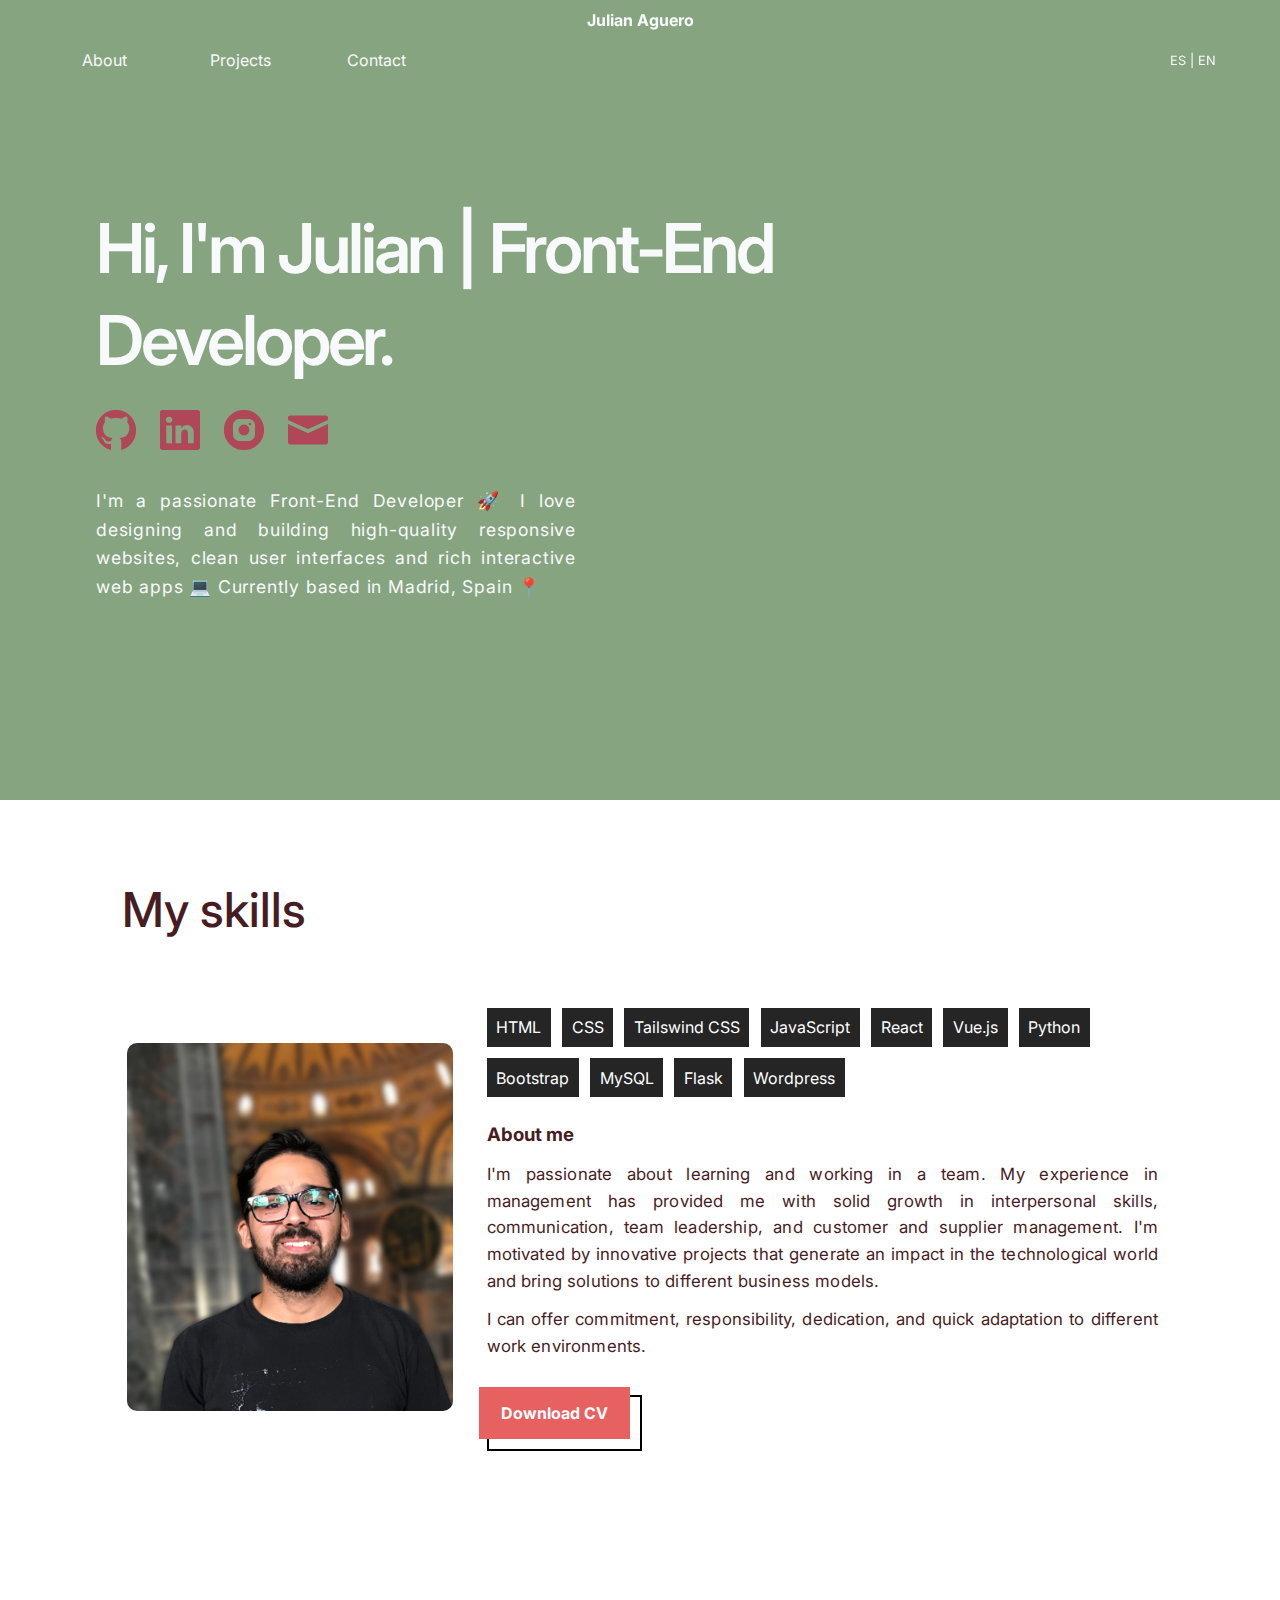
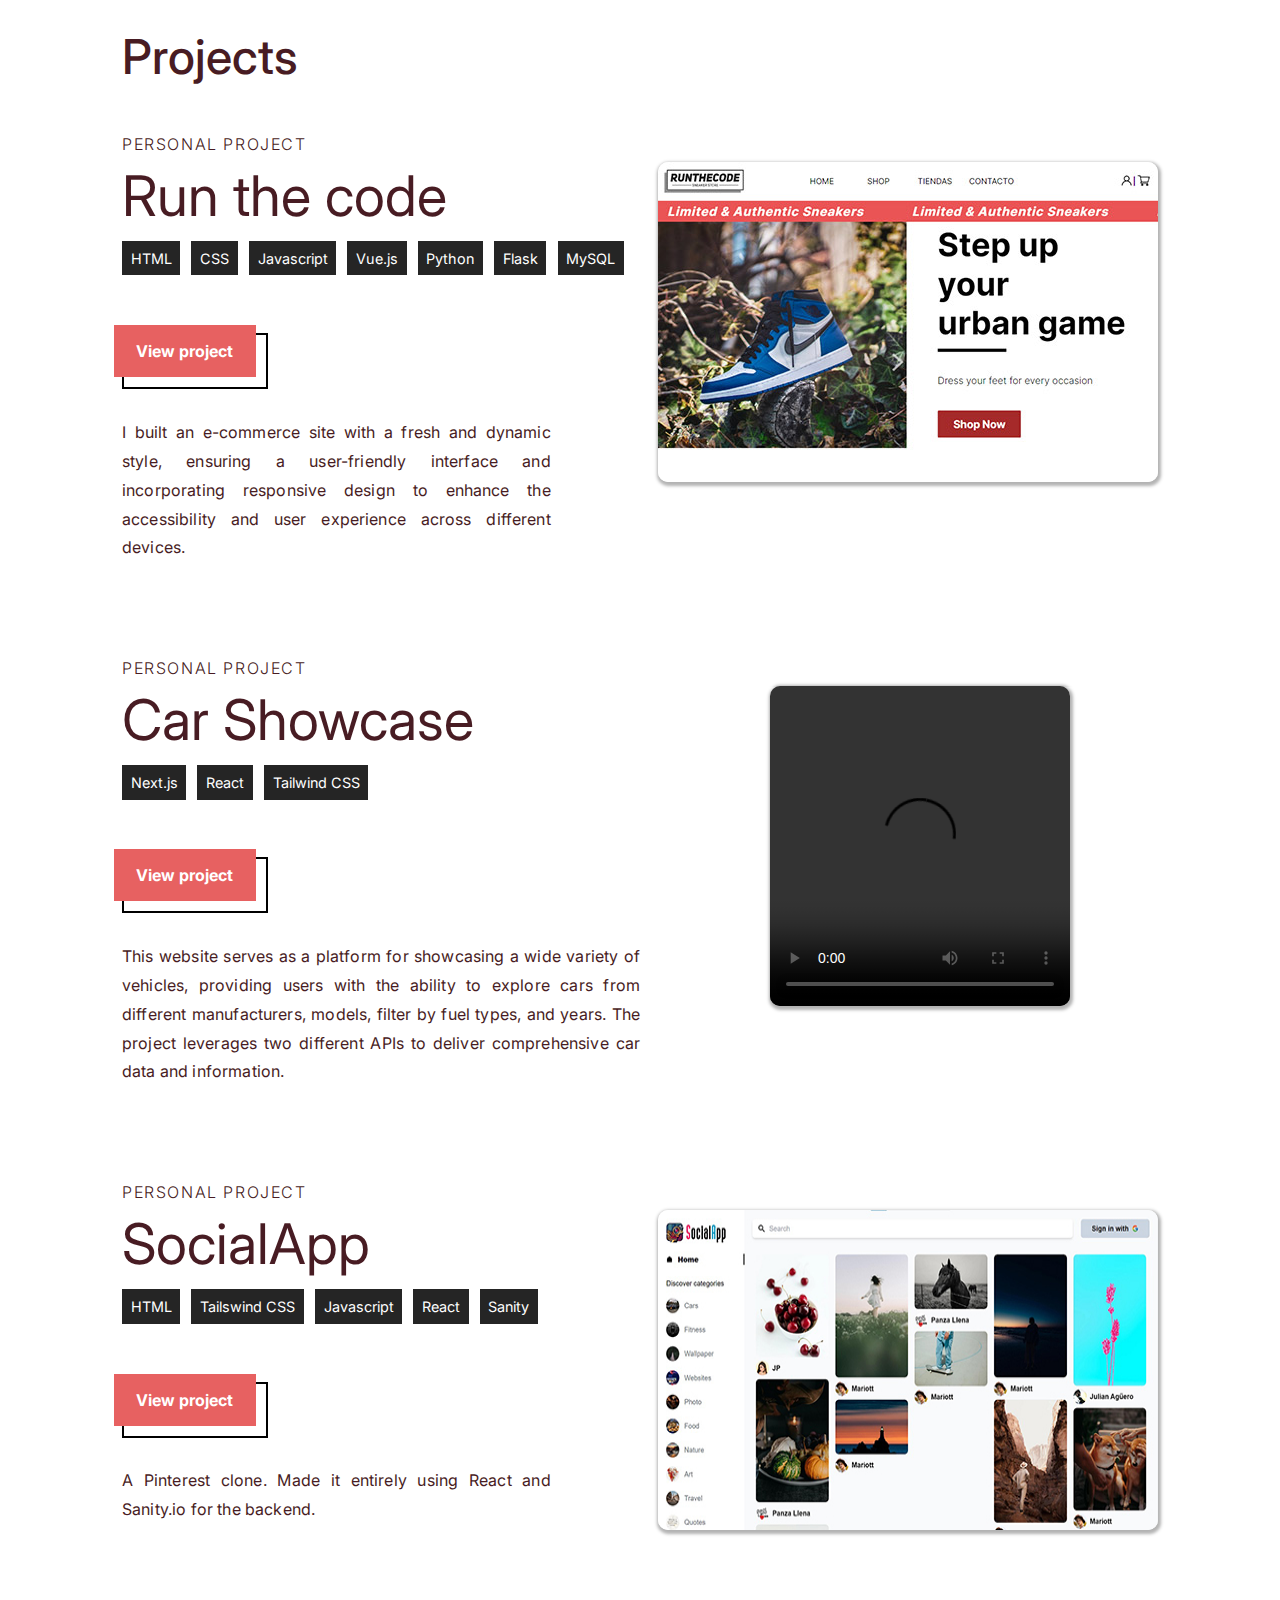
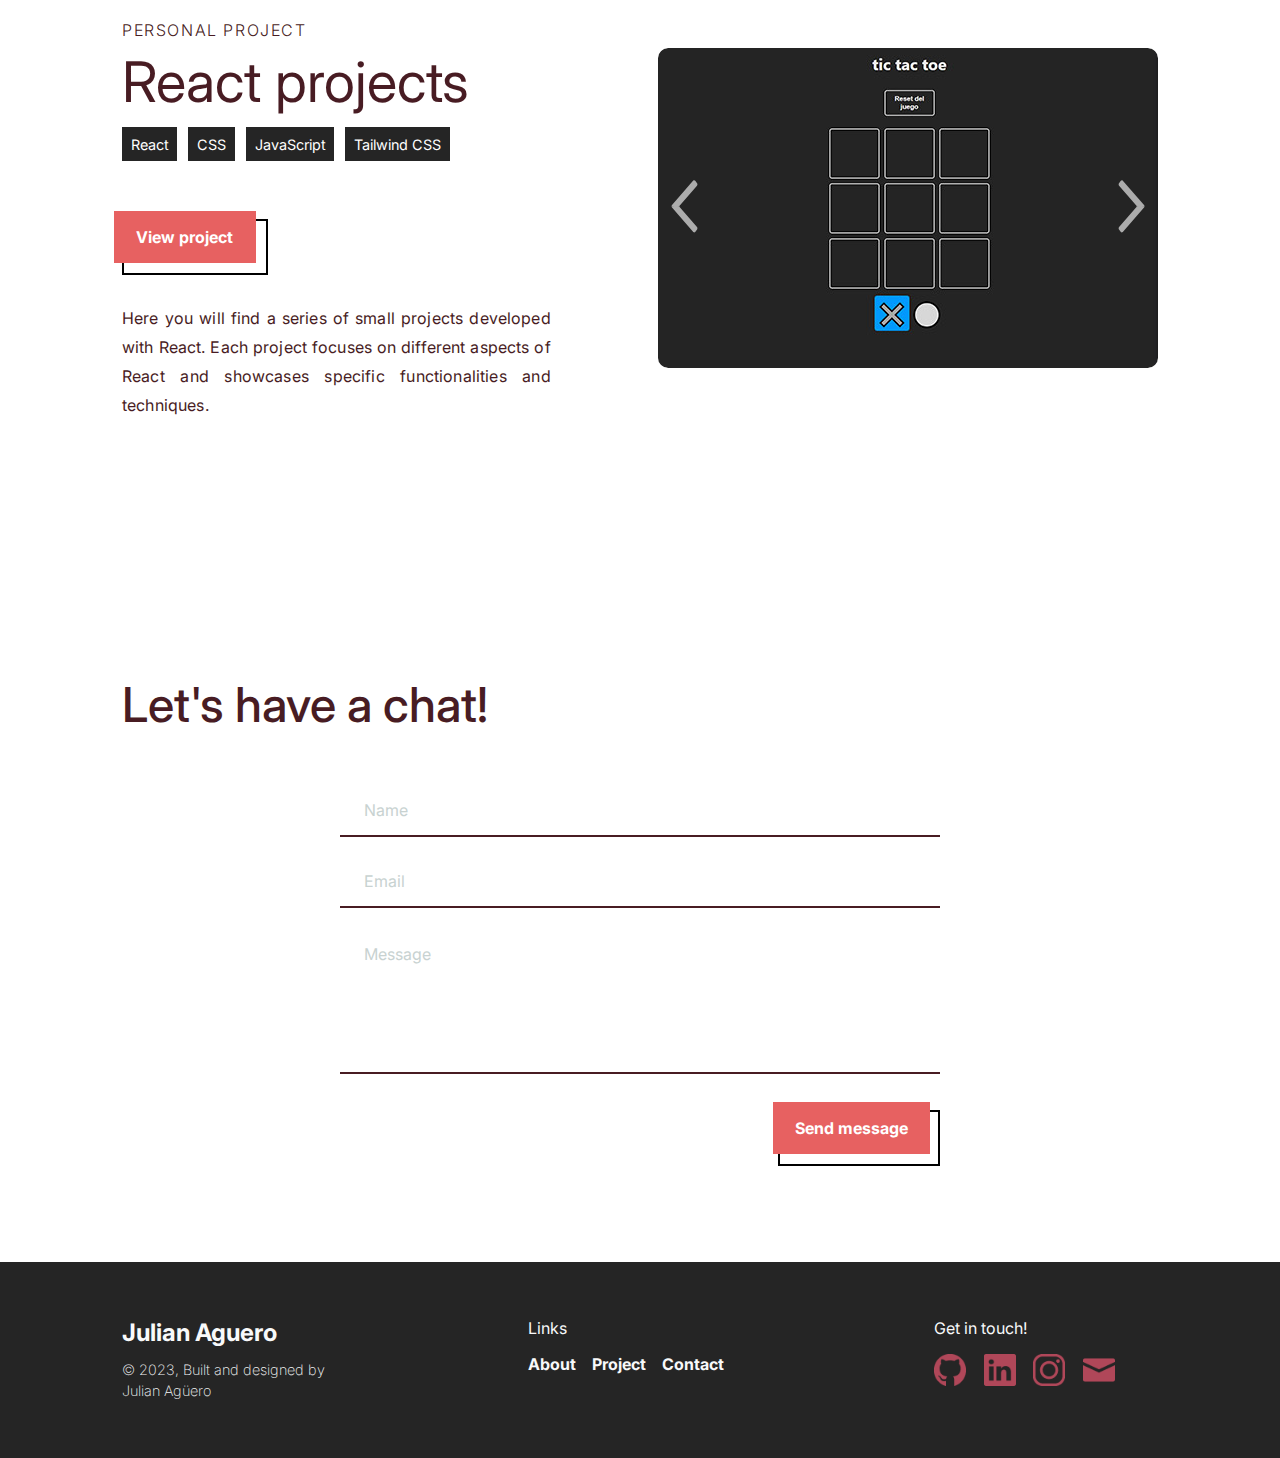
==== commit 7dae5780: "video attributes changes" ====
--- a/index.html
+++ b/index.html
@@ -154,7 +154,7 @@
                         </div>
                         <p class="project--info">This website serves as a platform for showcasing a wide variety of vehicles, providing users with the ability to explore cars from different manufacturers, models, filter by fuel types, and years. The project leverages two different APIs to deliver comprehensive car data and information.</p>
                         <div class="img--project--container">
-                            <a href="https://jaguero-carshowcase.netlify.app/" target="_blank"><video src="img/video_carshowcase.webm" type="video/webm" autoplay loop class="project--img"/></a>
+                            <a href="https://jaguero-carshowcase.netlify.app/" target="_blank"><video controls autoplay loop class="project--img"><source src="img/video_carshowcase.webm" type="video/webm"/></video></a>
                         </div>
                     </div>
                     <div class="individual--project--container">
